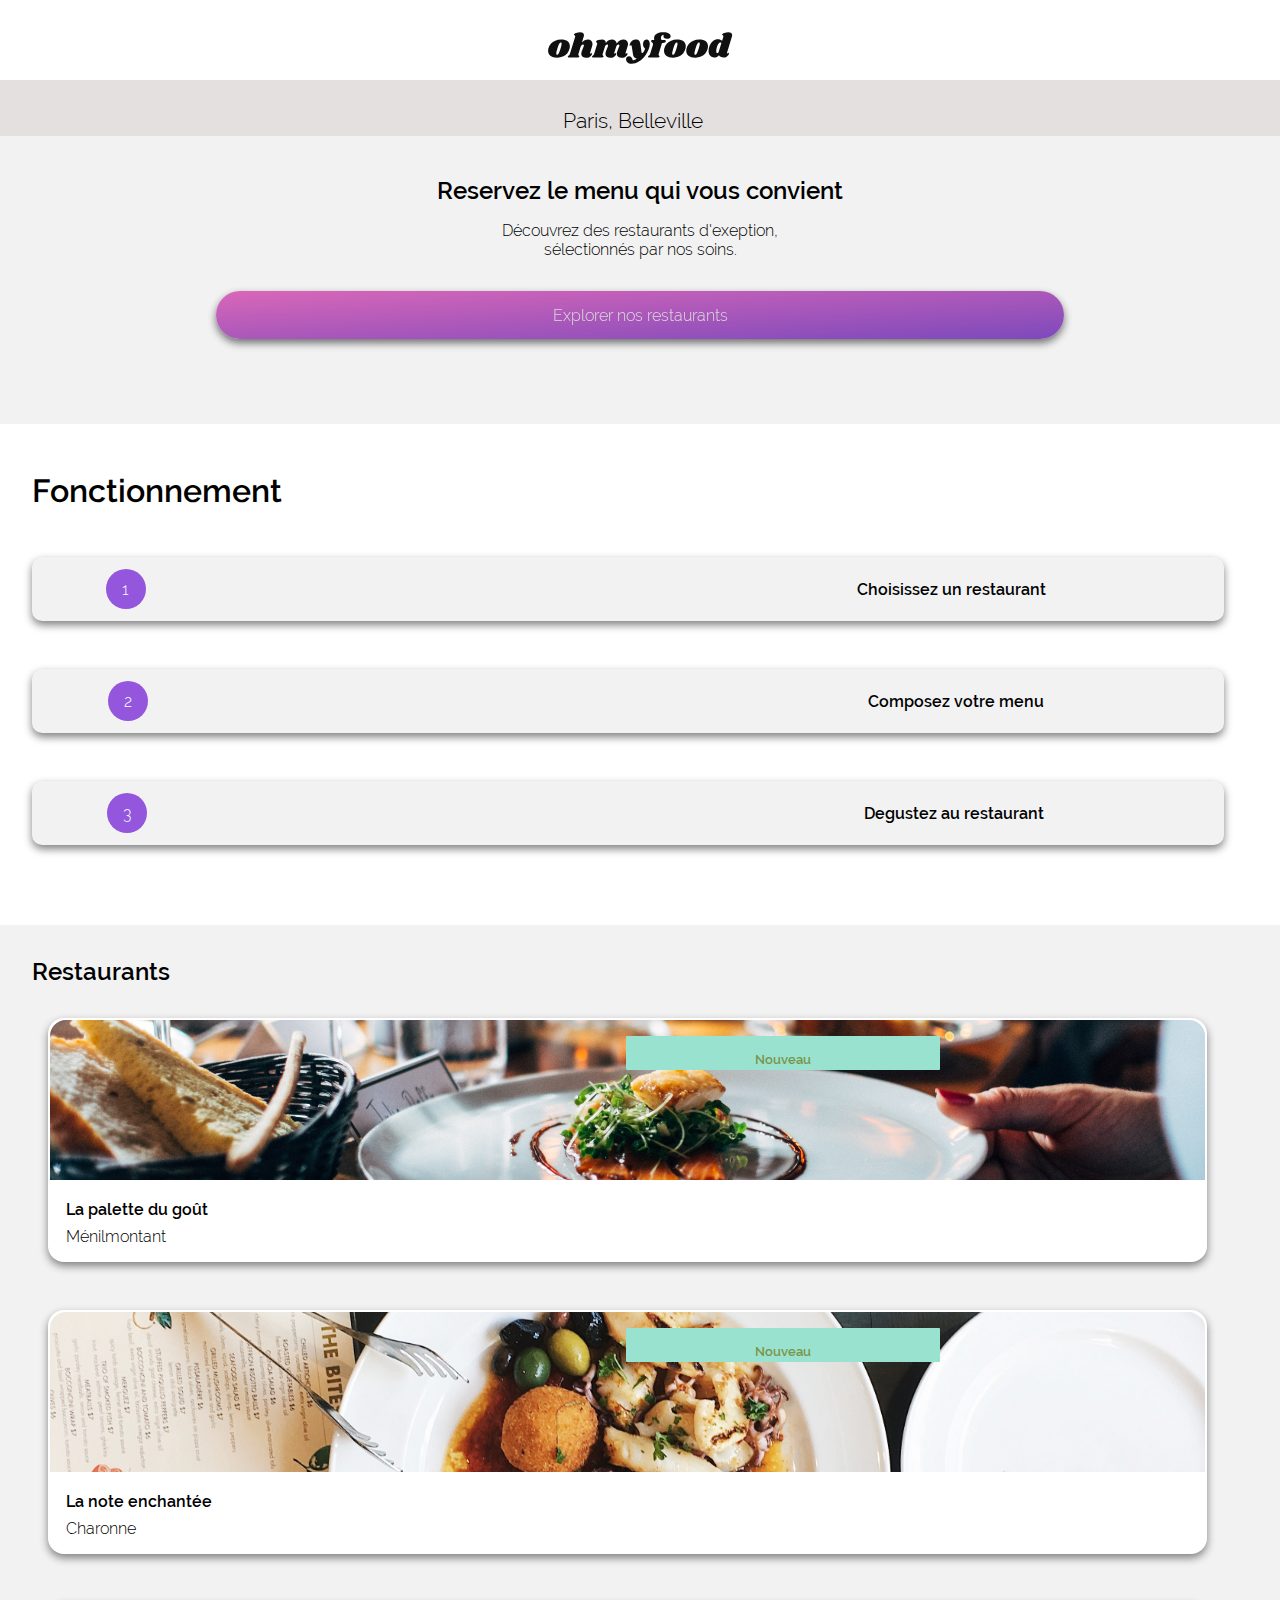
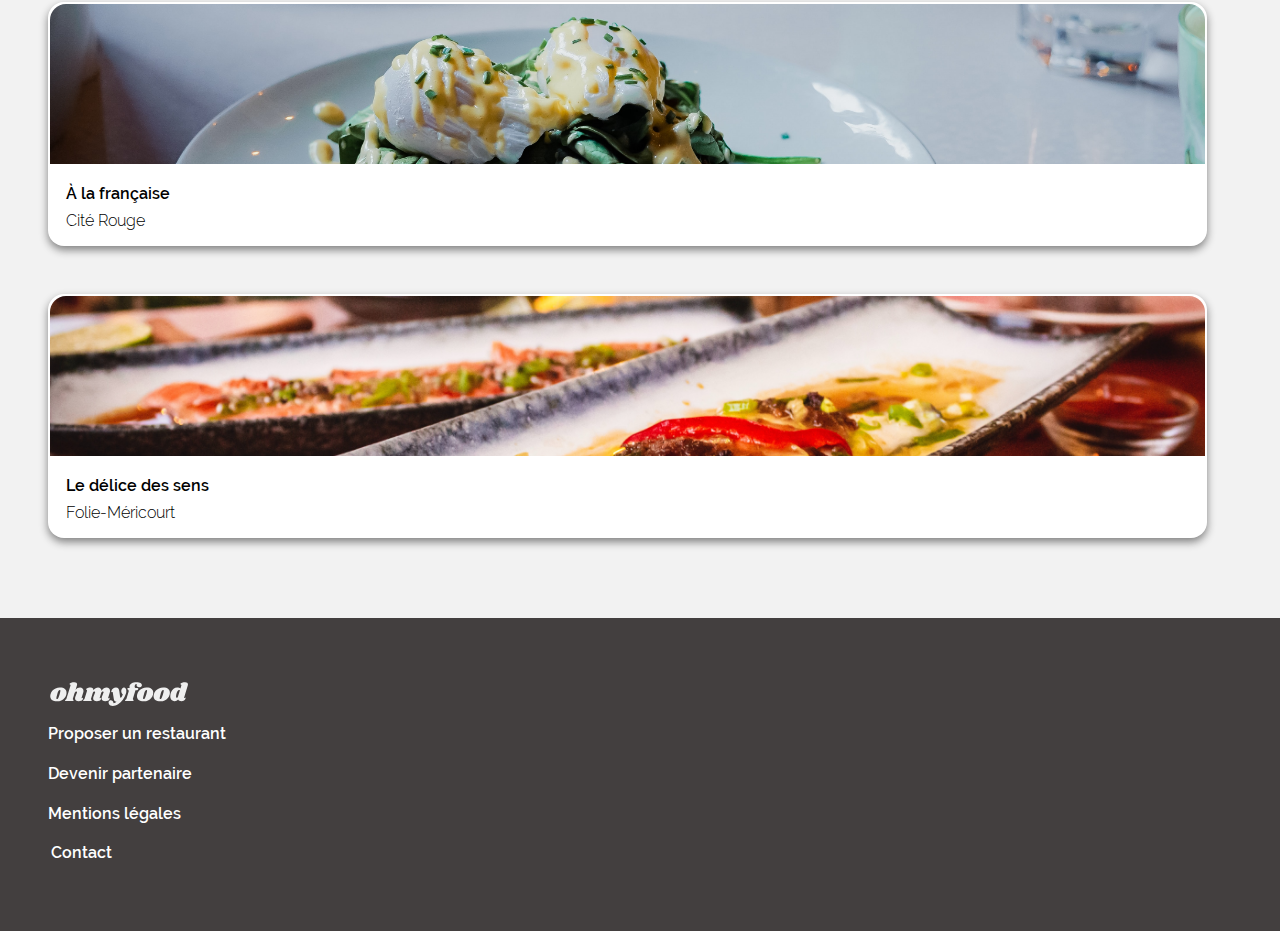
==== index.html @ 60920b6d "responsive" ====
<!DOCTYPE html>
<html>
    <head>
        <link rel="stylesheet" href="https://pro.fontawesome.com/releases/v5.10.0/css/all.css"
integrity="sha384-AYmEC3Yw5cVb3ZcuHtOA93w35dYTsvhLPVnYs9eStHfGJvOvKxVfELGroGkvsg+p" crossorigin="anonymous" />
        <link rel="stylesheet" href="css/styles.css">
        <link rel="preconnect" href="https://fonts.gstatic.com">
<link href="https://fonts.googleapis.com/css2?family=Shrikhand&display=swap" rel="stylesheet">
<meta name="viewport" content="width=device-width,initial-scale=1.0">
        <meta charset="utf-8"  />
        
        <title>OHMYFOOD</title>
    </head>

    <body>
     <div class="pagecomplete">
        <!-- section loading spinner--> 
        <div class="loader ">OH MY F<i class="fas fa-cookie"></i><i class="fas fa-cookie"></i>D</div>

         <!-- section header--> 
        <header class="disflexcol inverse">
            <div class="Header__logo ">
                <img src="./images/logo/ohmyfood@2x.svg" alt="">
            </div>
            <div class="header__input">
                <i class="fas fa-map-marker-alt"></i>
                <input class="Talcenter" type="search" value=" Paris, Belleville">
            </div>
            <div class="Header__acceuil Talcenter">
             <h1 class="Header__titre--first Fontsbold">
                Reservez le menu qui vous convient
             </h1>
                <div class="Header__soustitre">
                Découvrez des restaurants d'exeption, <br/> sélectionnés par nos soins.
               </div>
                <div class="Header__exploration Disflexround">
                    Explorer nos restaurants
                   
                </div>
            </div>
            
        </header>

        <!-- Section Navigation fonctionnement-->

        <section class="fonctionnement padding disflexcol inverse">
            <h2 class="fonctionnement__titre Fontsbold">
                Fonctionnement
            </h2>
            <ol class="fonctionnement disflexcol">
                
                <li class="fonctionnement__Navigation--bulle Talcenter Disflexround ">
                    <div class="fonctionnement__numero Disflexround"> 1 </div>
                    <i class="fas fa-mobile-alt "></i>
                   <div class="fonctionnement__Navigation--text Fontsbold">Choisissez un restaurant</div>
                </li>
                
                <li class="fonctionnement__Navigation--bulle Talcenter Disflexround " >
                    <div class="fonctionnement__numero Disflexround" > 2 </div>
                    <i class="fas fa-list-ul "></i>
                   <div class="fonctionnement__Navigation--text Fontsbold" >Composez votre menu</div>
                </li>
                
                <li class="fonctionnement__Navigation--bulle Fontsbold Disflexround" >
                    <div class="fonctionnement__numero Disflexround" > 3 </div>
                    <i class="fas fa-hamburger " ></i>
                   <div class="fonctionnement__Navigation--text Fontsbold" >Degustez au restaurant</div>
                </li>
            </ol>

        </section>

        <div class="restaurants disflexcol padding inverse">
            <h2 class="restaurants__titre Fontsbold">
                Restaurants
            </h2>
            <div class="restaurants__section">
            <div class="restaurants__card ">
            <a href="lapalettedugout.html">
                <div class="restaurants__card--mint Fontsbold Talcenter">Nouveau</div>
                <div>
                  <img src="./images/restaurants/palette.jpg" class="restaurants__card--image" alt="">
                </div>
                <div class="restaurants__card--titre Fontsbold padresto">
                    La palette du goût
                </div>
                <div class="restaurants__card--soustitre padresto">
                    Ménilmontant <i class=" restaurants__logo far fa-heart "></i><i class="fas fa-heartbeat"></i>
                </div>
            </a>
            </div>
            <div class="restaurants__card">
            <a href="lanoteenchantee.html">
                <div class="restaurants__card--mint Fontsbold Talcenter">Nouveau</div>
                <div>
                  <img src="./images/restaurants/lanote.jpg" class="restaurants__card--image" alt="">
                </div>
                <div class="restaurants__card--titre Fontsbold padresto">
                    La note enchantée
                </div>
                <div class="restaurants__card--soustitre padresto">
                    Charonne &nbsp;&nbsp;&nbsp;&nbsp;<i class=" restaurants__logo far fa-heart "></i><i class="fas fa-heartbeat"></i>
                </div>
            </a>    
            </div>
            <div class="restaurants__card">
            <a href="alafrancaise.html">    
                <div>
                  <img src="./images/restaurants/francaise.jpg" class="restaurants__card--image" alt="">
                </div>
                <div class="restaurants__card--titre Fontsbold padresto">
                    À la française
                </div>
                <div class="restaurants__card--soustitre padresto">
                    Cité Rouge &nbsp;&nbsp;&nbsp;&nbsp;<i class=" restaurants__logo far fa-heart "></i><i class="fas fa-heartbeat"></i>
                </div>
            </a>   
            </div>
            <div class="restaurants__card">
            <a href="ledelicedessens.html">
                <div>
                  <img src="./images/restaurants/delice.jpg" class="restaurants__card--image" alt="s">
                </div>
                <div class="restaurants__card--titre Fontsbold padresto">
                    Le délice des sens
                </div>
                <div class="restaurants__card--soustitre padresto">
                    Folie-Méricourt <i class=" restaurants__logo far fa-heart"></i><i class="fas fa-heartbeat"></i>
                </div>
             </a>   
            </div>
            
            </div> 
           </div>         
        </div>
        
        <!-- Footer-->
        <footer class="paddingstrong inverse" >
        <div class="Footer_logo">
                <img src="./images/logo/ohmyfood@2x.svg" class="Footer_logo--title" alt="">               
            </div>
            <ul class="Footer_logo--listepuce disflexcol"> 
                <li class="Footer__navigation Fontsbold">
                    <i class="fas fa-utensils"></i>  Proposer un restaurant
                </li>
                <li class="Footer__navigation Fontsbold" >
                    <i class="far fa-handshake"></i> Devenir partenaire
                </li>
                <li class="Footer__navigation Fontsbold" >
                    Mentions légales
                </li>
                <li class="Footer__navigation Fontsbold" >
                    <a href="mailto:contact@ohmyfood.com" class="Footer_mailto Fontsbold">Contact</a>
                </li>
            </ul>
        </footer>
      
    </body>
</html>
---- css/styles.css ----
@font-face {
    font-family: 'Raleway Light';
    font-style: normal;
    font-weight: normal;
    src: local('Raleway Light'),url('../font/Raleway-Light.woff') format('woff');
    }
    @font-face {
        font-family: 'Raleway SemiBold';
        font-style: normal;
        font-weight: normal;
        src: local('Raleway SemiBold'), url('../font/Raleway-SemiBold.woff') format('woff');
        }

*
{
   
    font-family: 'Raleway Light';
    padding: 0;
    margin: 0;
}

/*******************/
     /* DRY */
/*******************/

.Fontsbold{
    font-family: 'Raleway SemiBold';
}
.Talcenter{
    text-align: center;
}
.Disflexround{
    
    display: flex;
    justify-content: space-around;
    align-items: center;
}

.commander{
    color: white;
    background: linear-gradient(to bottom right, #FF79DA, #9356DC);
    border-radius: 4rem;
    margin-left: auto;
    margin-right: auto;
    margin-top: 2rem;
    
   font-size: 1rem;
   padding-top: 1rem;
   padding-bottom: 1.5rem;
    width: 50%;
    height: 0.5rem;
    filter: brightness(85%);
    box-shadow: 0 4px 8px grey;
}
.commander:hover{
    cursor: pointer;
    box-shadow: 0 4px 8px black;
    filter: brightness(100%);
}

.disflexcol{
    display: flex;
    flex-direction: column;
}
.padding{
    padding: 2rem;
}
.paddingstrong{
    padding: 4rem;
    padding-left: 5rem;
}
.padresto{
    padding-left: 1rem;
    padding-top: 1rem;
}
/*******************/
    /* loading spinner */


    .loader{
        margin-left: 7rem;
        
        border: 16px solid #bdc3c7;
        width: 120px;
        height: 120px;
        border-top-color: #1abc9c;
        border-bottom-color: #3498db;
        border-radius: 50%;
        animation: chargeur 5s linear ;
        position: absolute;
        z-index: 2;   
        margin-top: 30rem;
        
        opacity: 0;
    }

/***********
page complete ********/
.pagecomplete{
    position: relative;
    z-index: 1;
    width: 100%;
    
}
/*******************/
    /* Head */
/*******************/
header{
    margin-bottom:1rem;
    width: 100%;
    
    
}
.Header__logo{
    width: 100%;
    display: flex;
    justify-content: center;
    height: 2rem;
    margin-top: 2rem;
    margin-bottom: 1rem;
    
    
}
.fa-map-marker-alt
{
   position: absolute;
   margin-top: 1.9rem;
   margin-left: 5rem;
    z-index: 1;
    
}
.header__input input{

    width: 100%;
    
    background-color: rgb(228, 224, 224);
    height: 5rem;
    padding-top: -6rem;
    border: none;
    font-size: 1.3rem;
    
    
}
.Header__titre--first{
    font-size:1.5rem ;
    padding-top: 2.5rem;
}
.Header__acceuil{

    
    background-color: rgb(242, 242, 242);
    height: 8rem;  
    margin-top: -1.5rem;
    padding-bottom: 10rem;
    

}
.Header__soustitre{
    padding-top: 1rem;
    font-size: 1rem;
}
.Header__exploration{

    position: relative;
    color: white;
    background: linear-gradient(to bottom right, #FF79DA, #9356DC);
    border-radius: 3rem;
    margin-left: auto;
    margin-right: auto;
    margin-top: 2rem;
    font-size: 1rem;
    width: 65%;
    height: 2rem;
    padding: 0.5rem;
    box-shadow: 0 4px 8px grey;
  filter: brightness(85%);
}
.Header__exploration:hover{
    box-shadow: 0 4px 8px black;
    filter: brightness(100%);
    cursor: pointer;
}



/************ section 1 fonctionnement********/


.fonctionnement__titre{
    
    font-size: 2rem;
    padding-bottom: 3rem;
}
.fonctionnement__Navigation--bulle{

background-color: rgb(242, 242, 242) ;
    border-radius: 10px;
    margin-bottom: 3rem;
    height: 4rem;
    width: 98%;

    
    box-shadow: 0 4px 8px grey;
    
    font-size: 1rem;    
   
}
.fonctionnement__Navigation--bulle:hover
{
    background-color:#c6b9d6 ;
    box-shadow: 0 4px 10px black;
    
}
.fonctionnement__numero{
    
    
    background-color: #9356dc;
    width: 40px;
    height: 40px;
    border-radius: 20px;
   
    margin-left: -2rem;
    
    color: white;
}
.fas.fa-hamburger{
   
    color: grey;
}
.fas.fa-list-ul{
    
    color: grey;
}
.fas.fa-mobile-alt{
    
    color: grey;
}


/************ section 2 Restaurants ********/
.restaurants{
   
    background-color: rgb(242, 242, 242);
}
h1{
    font-family: 'Shrikhand', cursive;
}
.restaurants__titre{
    
    font-size: 1.5rem;
    margin-bottom: 2rem;
    
}

.restaurants__card{
    margin-left: 1rem;
    background-color: white;
    border-radius: 1rem;
    box-shadow: 0 4px 8px grey;
    padding: 2px;
    margin-bottom: 3rem;
    width: 95%;
    height: 15rem;
}
.restaurants__card a{
    text-decoration: none;
    color: black;
}


.restaurants__card--image{

    height: 10rem;
   
    width: 100%;
    object-fit: cover;
    border-radius: 1rem 1rem 0 0;
}

.restaurants__card--mint{
    border: rgb(126, 179, 138);
    background-color: #99E2D0;
    color: rgb(123, 148, 72);
    width: 22%;
    height: 0.1rem;
    font-size: 0.8rem;
    
    padding: 1rem; 
    border-radius: 1px 1px 1px 1px;
    margin-left: 45%; 
    
    margin-top: 1rem;
   position: absolute;
   
   
}
    

.restaurants__card--titre{
    
   padding-top: 1rem;
   font-size: 1rem;
   
}
.restaurants__card--soustitre{
    
    font-size: 1rem;
    margin-top: -0.5rem;
}
.restaurants__logo{
    padding-left: 50%;
    ;
    
}


i.restaurant__logo.far.fa-heart{
    
    margin-left: 4rem;
    border-radius: 100%;
}
.fas.fa-heart{
    color: rgb(171, 84, 171);
    margin-left:-1.5rem;
    opacity: 0;
    
}
.fas.fa-heart:active{
    opacity: 0.5;
    transition: opacity 1s;
}
.fas.fa-heartbeat{
    opacity: 0;
    color:rgb(171, 84, 171) ;
    margin-left: -1rem;
    transition: opacity 1s;
}
.fas.fa-heartbeat:hover{
    opacity: 0.5;
    color:rgb(171, 84, 171) ;
    margin-left: -1rem;
}
/************ footer ********/

footer{
    background-color: rgb(67, 63, 63);
    color: white;
    font-size: 0.5rem;
    
   

}
.Footer_logo--title{
   height: 1.5rem;
   
   margin-left: -1.9rem;
}
.Footer_logo{
    
    
   filter: invert(100%);
}
.Footer__navigation{
    list-style: none;
    margin-left: -2rem ;
    font-size: 1rem; 
    margin-top: 1rem;
    margin-bottom: 0.3rem;
}

a.Footer_mailto{
    color: white;
    text-decoration: none;
    margin-left: 0.2rem;
}


/************  restaurants ********/

/*****************/
/** header ****/

.restaurant-header__logo
{
    height: 2rem;
    width: 60%;
    margin-top: 1rem;
   
}

.restaurant-header__IMG--ALF
{
    height: 20rem;
    width: 100%;
    object-fit: cover;
    
  
}
i.fas.fa-arrow-left.left{
    font-size: 1rem;
    padding: 1rem;
    color: black;
}
/*****************/
/** section restaurant ****/

.restaurant-cartecomplete{
    background-color: rgb(242, 242, 242);
    border-radius: 5rem 5rem 0 0;
    
    margin-top: -8rem;
   position: relative;
   margin-left: -1rem;
   z-index: 2;
   
}
.restaurant-cartecomplete__header{
   padding-top: 2rem;
   padding-bottom: 1rem;
   font-size: 1.5rem;
   
    
}

/*****************
keyframes
/*************/



@keyframes chargeur {
    0%{
        transform: rotate(0deg) scale(1);
        border-top-color: #9356DC ;
        border-bottom-color:#9356DC  ;
        opacity: 1;
    }
    25%{
        border-top-color: #FF79DA ;
        border-bottom-color: #FF79DA ;
        opacity: 1;
    }
    50%{
        transform: rotate(360deg) scale(2);
        border-top-color: #99E2D0;
        border-bottom-color:#99E2D0 ;
        opacity: 1;
    }
    70%{
        transform: rotate(400deg) scale(2.5);
        border-top-color: #FF79DA;
        border-bottom-color:#FF79DA ;
        opacity: 1;
    }
    90%{
        border-left-color: #FF79DA;
        border-right-color: #FF79DA ;
        opacity: 0;
    }
    100%{
        display: none;
    }


    
}
@keyframes rotate {
    0%{
        transform: rotate(0deg);
    }
    
    100%{
        transform:rotate(360deg);
    }
}

@keyframes left{
    0% {
      margin-left: 8rem;
      
       
    }
    
    100%{
        margin-left: -2rem;
        
        
    }
}
@keyframes leftresponsive{
    0% {
       margin-left: 16rem;
      
       
    }
    
    100%{
        margin-left: 13rem;
        
        
    }
}


@keyframes price{
    from {
        margin-left: 4rem;

    }
    to{
        margin-left: 0;
    }
}

@keyframes slidedown{
    from {
        transform: translateY(80px);
        opacity: 0;
    }
    to{
        transform: translateY(0);
        opacity: 1;
    }
}
@keyframes inverseopacity{
    0% {
        
        opacity: 0;
    }
    20% {
        
        opacity: 0;
    }
    40% {
        
        opacity: 0;
    }
    80% {
        
        opacity: 0;
    }
   
   
    100%
    {
        opacity: 1;
    }
}
.inverse{
    animation: inverseopacity 5s;
}

.slide1{
    animation: slidedown 5s;

}
.slide2{
    animation: slidedown 6s;
}
.slide3{
    animation: slidedown 7s;
}
.slide4{
    animation: slidedown 8s;
}
/** section carte complet ****/

.restaurant-cartecomplete__bulle{
   
    border: white solid;
    background-color: white;
    border-radius: 1rem 1rem 1rem 1rem;
    box-shadow: 0 4px 8px grey;
    width: 95%;
    height: 3.5rem;
    margin-top: 1rem;
    margin-bottom: 2rem;
    cursor: pointer;
    display: flex;
    
   
}
.restaurant-cartecomplete__fullmenu:hover + div.restaurant-cartecomplete__check{
    opacity: 1;
    animation: left 1s ;
    width: 100%;
}
i.fas.fa-check-circle{

    animation: rotate 2s infinite;
  }
  



h2.restaurant-cartecomplete__titre{
    font-size: 1rem;
    border-bottom: rgb(36, 167, 36) solid;
    width: 10%;
   margin-top: 0.8rem;
}
.restaurant-cartecomplete__plat{
    margin-bottom: 0.3rem;
    padding-top: 0.5rem;
    padding-left: 0.5rem;
    font-size: 0.8rem;
    
    
    
}
.restaurant-cartecomplete__accompagnement{
    font-size: 0.8rem;
    padding-left: 0.5rem;
    overflow: hidden;
    white-space: nowrap;
    text-overflow:ellipsis;
    width: 220px;
}

.restaurant-cartecomplete__accompagnement:hover + div.restaurant-cartecomplete__prix{
    animation: price 1s;
    margin-left: 0;
}


.restaurant-cartecomplete__accompagnement:hover{
    width: 200px;
}


div.restaurant-cartecomplete__prix{
    
   margin-left: 2.7rem;
    font-family: 'Raleway SemiBold';
    font-size: 0.8rem;
  
}
.restaurant-cartecomplete__menuinfos{
    display: flex;
}



div.restaurant-cartecomplete__check{
    opacity: 0;
    height: 100%;
    width: 100%;
    overflow: hidden;
    background-color: #99e2d0;
    color: #fff;
    border-radius: 0px 20px 20px 0px;
    position: relative;
    display: block;
    
   
}

i.fas.fa-check-circle{
   position: absolute;
    font-size: 1.5rem;
    top: 40%;
    left: 40%;
}









/* media queries landscape iphone */
@media all and (orientation: landscape) {
     .loader{
         margin-left: 17rem;
     }
    .fonctionnement__numero{
        margin-left: -6.5rem;
    }
}
/* media queries ipad */
@media all and (device-width: 768px) and (device-height: 1024px) and (orientation:portrait){
   /****** page d'acceuil *****/
           /******  *****/   
    .loader{
        margin-left: 17rem;
            
        }
    
    
    .fonctionnement__numero{
        margin-left: -7rem;
    }
  
    
}
/*
@media all and (device-width: 1024px) and (device-height: 768px) and (orientation:landscape){
    .loader{
        margin-left: 26rem;
    }
    
    .fonctionnement__numero{
        margin-left: -9.5rem;
    }
    h1.restaurant-cartecomplete__header{
        margin-left: 20rem;
    }
    .restaurant-cartecomplete__EPD{
        display: flex;
        flex-direction: row;
    }
    .restaurant-cartecomplete__EP{
        display: flex;
        flex-direction: row;
    }
    div.restaurant-cartecomplete__prix{
        padding-right: 1rem;
    }
   
}
*/

/* media queries desktop */
@media  screen and (min-width: 1440px){


    /****** page d'acceuil *****/
           /******  *****/   
           
           .loader{
               margin-left: 38rem;
           }
    
    .Header__logo{
        justify-content: center;
        position: relative;
        margin-top: 2rem;
       
       padding-bottom: 1rem;
    }
    .Header__logo img{
        height: 3rem;
       
    }
   
    
    
    
    i.fas.fa-map-marker-alt{
        
        margin-left: 38rem;
        position: absolute;
        z-index: 4;
        
        
    }
    .Header__exploration{

        cursor: pointer;
        width: 30%;
       
    }
    
    .Header__acceuil {
        margin-top: -2rem;
    }
    
    ol.fonctionnement {
        flex-direction: row;
        margin-left: -3rem;
        justify-content: space-around;
       
    }
     
    li.fonctionnement__Navigation--bulle{
        margin-left: 2rem;
        font-size: 1rem;
        height: 5rem;
        padding-left: 6rem;
        width: 22%;
    }
    .fonctionnement__Navigation--text{
       margin-left: -2rem;
    }
    .fas.fa-hamburger{
        margin-left: -3rem;
        color: grey;
    }
    .fas.fa-list-ul{
        margin-left: -3rem;
        color: grey;
    }
    .fas.fa-mobile-alt{
        margin-left: -3rem;
        color: grey;
    }
    .fonctionnement__numero{
       margin-left: -10rem;
    }
    .restaurants__section{
        display: flex;
        flex-direction: row;
        
    }
    img.restaurants__card--image{
        height: 10rem;
    }
    div.restaurants__card{
        height: 16rem;

    }
    div.restaurants__card--titre{
        font-size: 1rem;
    }
    div.restaurants__card--soustitre{
        font-size: 1rem;
    }
    .restaurants__card--mint{
       margin-left: 10rem;
       font-size: 1rem;
       height: 0.5rem;
       width: 5rem;
       padding-top: -1rem;
    }
    .fas.fa-heartbeat{
        opacity: 0;
        color:rgb(171, 84, 171) ;
        margin-left: -1rem;
        transition: opacity 1s;
    }
    .fas.fa-heartbeat:hover{
        opacity: 0.5;
        color:rgb(171, 84, 171) ;
        margin-left: -1rem;
    }
    
   
    ul.Footer_logo--listepuce{
        flex-direction: row;
        padding-top: 2.5rem;
        justify-content: space-between;
    }
   
   
    .restaurant-cartecomplete__bulle{
   
        border: white solid;
        background-color: white;
        border-radius: 1rem 1rem 1rem 1rem;
        box-shadow: 0 4px 8px grey;
        width: 97%;
        height: 10rem;
        margin-top: 1rem;
        margin-bottom: 2rem;
      
        
        
    }
    
    
    
    

     /****** Menu *****/
           /*****/
           .restaurant-header__logo{
               margin-left: 10rem;
           }    
           .restaurant-header__IMG--ALF{
               height: 30rem;
           } 
    h1.restaurant-cartecomplete__header{
        margin-left: 26rem;
    }  
    h2.restaurant-cartecomplete__titre{
        margin-left: 30rem;
    }   
    .restaurant-cartecomplete__EP{
        display: flex;
        justify-content: space space-evenly;
    }
    .restaurant-cartecomplete__starter{
        margin-left: -19rem;
    }
    .restaurant-cartecomplete__main{
        margin-left: -15rem;
    }
    .restaurant-cartecomplete__dessert{
        margin-left: 5rem;
    }
    div.restaurant-cartecomplete__bulle{
        width: 38rem;
        margin-left: 20rem;
        height:5rem;
        
    }  
    .restaurant-cartecomplete__plat{
        font-size: 1.5rem;
    }
    .restaurant-cartecomplete__accompagnement{
        font-size: 1.5rem;
        width: 480px;
        
    }
    .restaurant-cartecomplete__accompagnement:hover{
        width: 390px;
    }
   

    
    
    .commander{
        font-size: 2rem;
    padding-top: 1rem;
    width: 30%;
    height: 3rem;
    }
    
}



@media screen and (min-width: 1600px){
    .fullpage{
        max-width: 1600px;
        width: auto;
    }
}
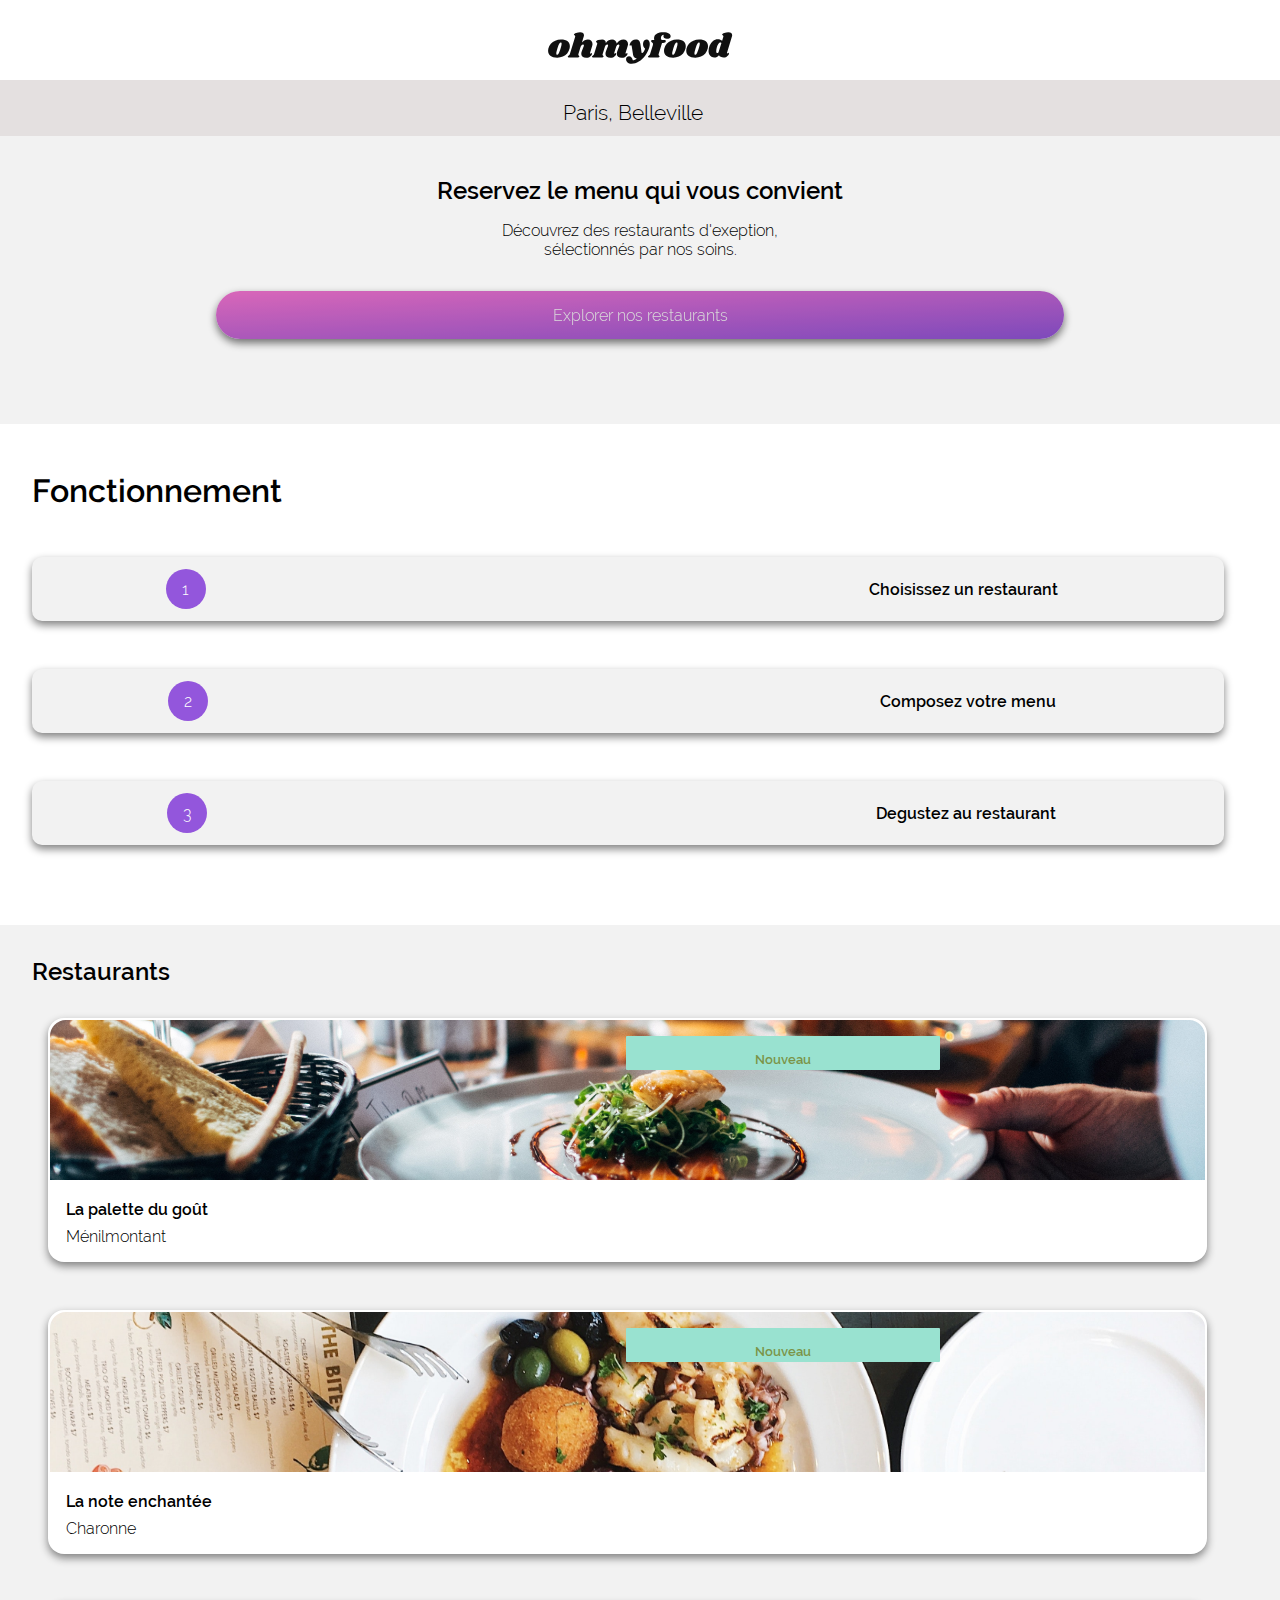
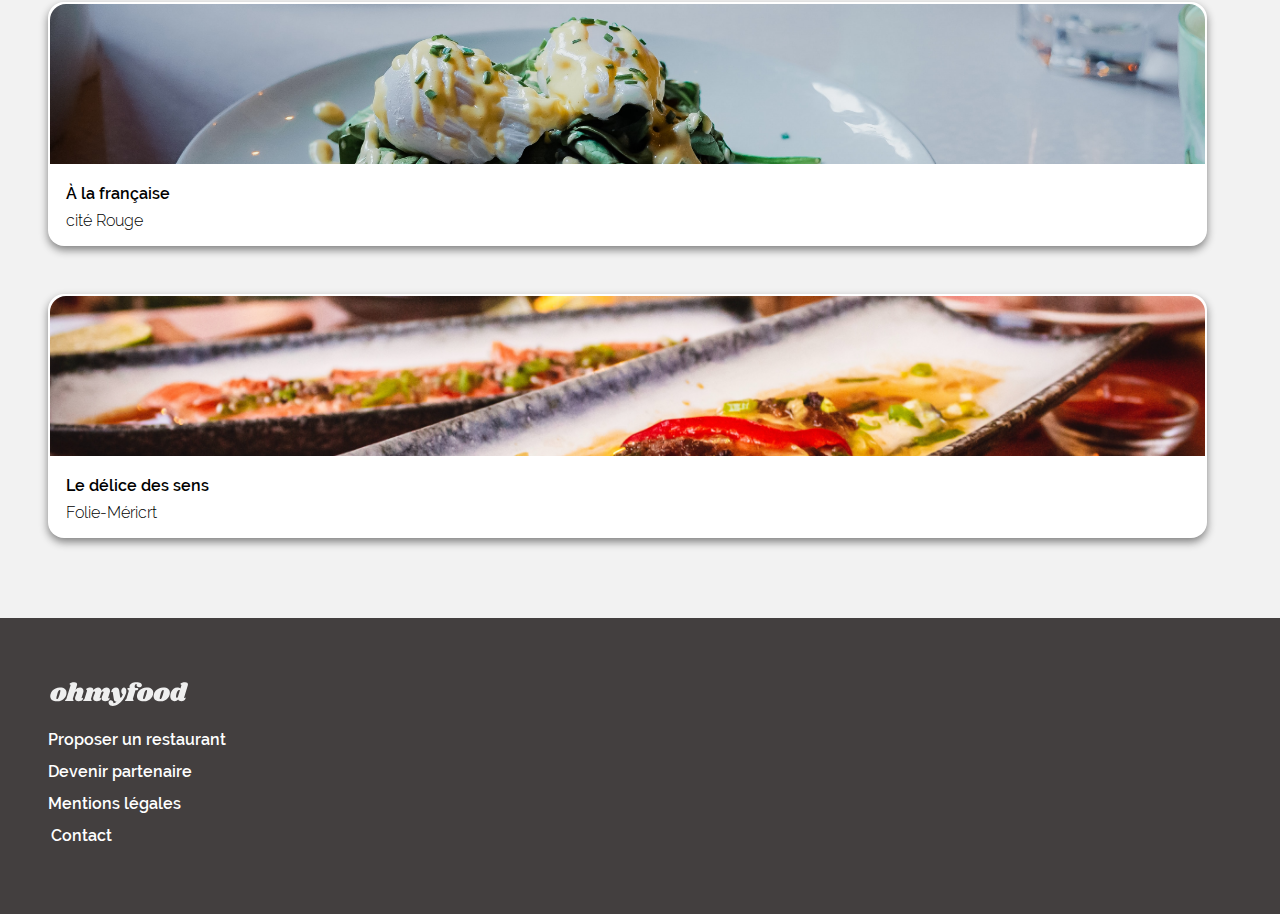
==== commit b3a5d903: "maquette finitions" ====
--- a/index.html
+++ b/index.html
@@ -85,7 +85,15 @@
                     La palette du goût
                 </div>
                 <div class="restaurants__card--soustitre padresto">
-                    Ménilmontant <i class=" restaurants__logo far fa-heart "></i><i class="fas fa-heartbeat"></i>
+                    Ménilmontant
+                    <div class="restaurant__card--like">
+                        <div class="restaurant__card--heart">
+                           <i class=" restaurants__logo far fa-heart"></i>
+                        </div>                    
+                        <div class="restaurant__card--heartbeat">
+                          <i class="fas fa-heartbeat"></i>
+                        </div>
+                    </div>
                 </div>
             </a>
             </div>
@@ -99,7 +107,15 @@
                     La note enchantée
                 </div>
                 <div class="restaurants__card--soustitre padresto">
-                    Charonne &nbsp;&nbsp;&nbsp;&nbsp;<i class=" restaurants__logo far fa-heart "></i><i class="fas fa-heartbeat"></i>
+                    Charonne &emsp; &ensp;
+                    <div class="restaurant__card--like">
+                        <div class="restaurant__card--heart">
+                            <i class=" restaurants__logo far fa-heart"></i>
+                        </div>                    
+                        <div class="restaurant__card--heartbeat">
+                          <i class="fas fa-heartbeat"></i>
+                        </div>
+                    </div>
                 </div>
             </a>    
             </div>
@@ -112,7 +128,15 @@
                     À la française
                 </div>
                 <div class="restaurants__card--soustitre padresto">
-                    Cité Rouge &nbsp;&nbsp;&nbsp;&nbsp;<i class=" restaurants__logo far fa-heart "></i><i class="fas fa-heartbeat"></i>
+                    cité Rouge &ensp; &nbsp;
+                    <div class="restaurant__card--like">
+                        <div class="restaurant__card--heart">
+                             <i class=" restaurants__logo far fa-heart"></i>
+                        </div>                    
+                        <div class="restaurant__card--heartbeat">
+                          <i class="fas fa-heartbeat"></i>
+                        </div>
+                    </div>
                 </div>
             </a>   
             </div>
@@ -125,7 +149,15 @@
                     Le délice des sens
                 </div>
                 <div class="restaurants__card--soustitre padresto">
-                    Folie-Méricourt <i class=" restaurants__logo far fa-heart"></i><i class="fas fa-heartbeat"></i>
+                    Folie-Méricrt
+                    <div class="restaurant__card--like">
+                        <div class="restaurant__card--heart">
+                           <i class=" restaurants__logo far fa-heart"></i>
+                        </div>                    
+                        <div class="restaurant__card--heartbeat">
+                          <i class="fas fa-heartbeat"></i>
+                        </div>
+                    </div>
                 </div>
              </a>   
             </div>
--- a/css/styles.css
+++ b/css/styles.css
@@ -37,6 +37,7 @@
 }
 
 .commander{
+    margin-bottom: 2rem;
     color: white;
     background: linear-gradient(to bottom right, #FF79DA, #9356DC);
     border-radius: 4rem;
@@ -124,12 +125,13 @@
 .fa-map-marker-alt
 {
    position: absolute;
-   margin-top: 1.9rem;
+   margin-top: 1.5rem;
    margin-left: 5rem;
     z-index: 1;
     
 }
 .header__input input{
+    padding-bottom: 1rem;
 
     width: 100%;
     
@@ -303,15 +305,32 @@
    
 }
 .restaurants__card--soustitre{
-    
+   
     font-size: 1rem;
     margin-top: -0.5rem;
+    display: flex;
+    width: auto;
+}
+
+.restaurant__card--like{
+    display: flex;
+}
+.restaurant__card--heartbeat{
+    margin-left: 2.3rem;
+    color: rgb(167, 65, 167);
+    opacity: 0;
+}
+.restaurant__card--heartbeat:hover{
+    opacity: 0.5;
+    transition: opacity 1s;
+
 }
 .restaurants__logo{
     padding-left: 50%;
     ;
-    
-}
+    margin-left: 5.6rem;
+}
+
 
 
 i.restaurant__logo.far.fa-heart{
@@ -329,17 +348,7 @@
     opacity: 0.5;
     transition: opacity 1s;
 }
-.fas.fa-heartbeat{
-    opacity: 0;
-    color:rgb(171, 84, 171) ;
-    margin-left: -1rem;
-    transition: opacity 1s;
-}
-.fas.fa-heartbeat:hover{
-    opacity: 0.5;
-    color:rgb(171, 84, 171) ;
-    margin-left: -1rem;
-}
+
 /************ footer ********/
 
 footer{
@@ -350,6 +359,9 @@
    
 
 }
+.Footerfull{
+    margin-left: 2rem;
+}
 .Footer_logo--title{
    height: 1.5rem;
    
@@ -357,14 +369,14 @@
 }
 .Footer_logo{
     
-    
+    margin-bottom: 0.9rem;
    filter: invert(100%);
 }
 .Footer__navigation{
     list-style: none;
     margin-left: -2rem ;
     font-size: 1rem; 
-    margin-top: 1rem;
+    margin-top: 0.5rem;
     margin-bottom: 0.3rem;
 }
 
@@ -383,8 +395,10 @@
 .restaurant-header__logo
 {
     height: 2rem;
+    margin-top: 0.4rem;
+    margin-left: 2rem;
     width: 60%;
-    margin-top: 1rem;
+    
    
 }
 
@@ -403,14 +417,16 @@
 }
 /*****************/
 /** section restaurant ****/
-
+.restaurant-header{
+    display: flex;
+}
 .restaurant-cartecomplete{
     background-color: rgb(242, 242, 242);
     border-radius: 5rem 5rem 0 0;
     
     margin-top: -8rem;
    position: relative;
-   margin-left: -1rem;
+   
    z-index: 2;
    
 }
@@ -565,13 +581,15 @@
 }
 /** section carte complet ****/
 
+
+
 .restaurant-cartecomplete__bulle{
    
     border: white solid;
     background-color: white;
     border-radius: 1rem 1rem 1rem 1rem;
     box-shadow: 0 4px 8px grey;
-    width: 95%;
+   
     height: 3.5rem;
     margin-top: 1rem;
     margin-bottom: 2rem;
@@ -671,13 +689,19 @@
 
 
 /* media queries landscape iphone */
-@media all and (orientation: landscape) {
+@media all and  and (orientation: landscape) {
      .loader{
          margin-left: 17rem;
      }
     .fonctionnement__numero{
         margin-left: -6.5rem;
     }
+    ul.Footer_logo--listepuce{
+        display: flex;
+        flex-direction: row;
+        justify-content: space-around;
+    }
+   
 }
 /* media queries ipad */
 @media all and (device-width: 768px) and (device-height: 1024px) and (orientation:portrait){
@@ -692,17 +716,33 @@
     .fonctionnement__numero{
         margin-left: -7rem;
     }
+    ul.Footer_logo--listepuce{
+        display: flex;
+        flex-direction: row;
+        justify-content: space-around;
+    }
+    .Footer_logo--title{
+        margin-left: 0.2rem;
+    }
   
-    
-}
-/*
-@media all and (device-width: 1024px) and (device-height: 768px) and (orientation:landscape){
+
+}
+
+@media all and (max-width: 1024px) and (min-height: 768px) and (orientation:landscape){
     .loader{
         margin-left: 26rem;
     }
-    
+    .restaurant-header__logo{
+        margin-left: 10rem;
+    }
     .fonctionnement__numero{
         margin-left: -9.5rem;
+    }
+    .restaurant-cartecomplete__main{
+        margin-left: 0.5rem;
+    }
+    .restaurant-cartecomplete__dessert{
+        margin-left: 0.5rem;
     }
     h1.restaurant-cartecomplete__header{
         margin-left: 20rem;
@@ -718,12 +758,25 @@
     div.restaurant-cartecomplete__prix{
         padding-right: 1rem;
     }
-   
-}
-*/
+    ul.Footer_logo--listpuce{
+        display: flex;
+        flex-direction: row;
+        justify-content: space-evenly;
+        }
+        ul.Footer_logo--listepuce{
+            display: flex;
+            flex-direction: row;
+            justify-content: space-around;
+        }
+        .Footer_logo--title{
+            margin-left: 2rem;
+        }
+        
+}
+
 
 /* media queries desktop */
-@media  screen and (min-width: 1440px){
+@media  screen and (min-width: 1366px){
 
 
     /****** page d'acceuil *****/
@@ -750,7 +803,7 @@
     
     i.fas.fa-map-marker-alt{
         
-        margin-left: 38rem;
+        margin-left: 36rem;
         position: absolute;
         z-index: 4;
         
@@ -771,6 +824,7 @@
         flex-direction: row;
         margin-left: -3rem;
         justify-content: space-around;
+        cursor: pointer;
        
     }
      
@@ -824,17 +878,12 @@
        width: 5rem;
        padding-top: -1rem;
     }
-    .fas.fa-heartbeat{
-        opacity: 0;
-        color:rgb(171, 84, 171) ;
-        margin-left: -1rem;
+    .restaurant__card--heartbeat:active{
+        opacity: 0.5;
         transition: opacity 1s;
-    }
-    .fas.fa-heartbeat:hover{
-        opacity: 0.5;
-        color:rgb(171, 84, 171) ;
-        margin-left: -1rem;
-    }
+    
+    }
+   
     
    
     ul.Footer_logo--listepuce{
@@ -917,14 +966,21 @@
     width: 30%;
     height: 3rem;
     }
-    
-}
-
-
-
-@media screen and (min-width: 1600px){
+    .ul.Footer_logo--listepuce{
+        display: flex;
+        flex-direction: row;
+        justify-content: space-around;
+    }
+    
+}
+@media screen and (min-width: 2000px){
     .fullpage{
-        max-width: 1600px;
-        width: auto;
-    }
-}+        max-width: 2000px;
+        margin: 0 auto;
+        width: 2000px;
+    }
+    
+
+}
+
+
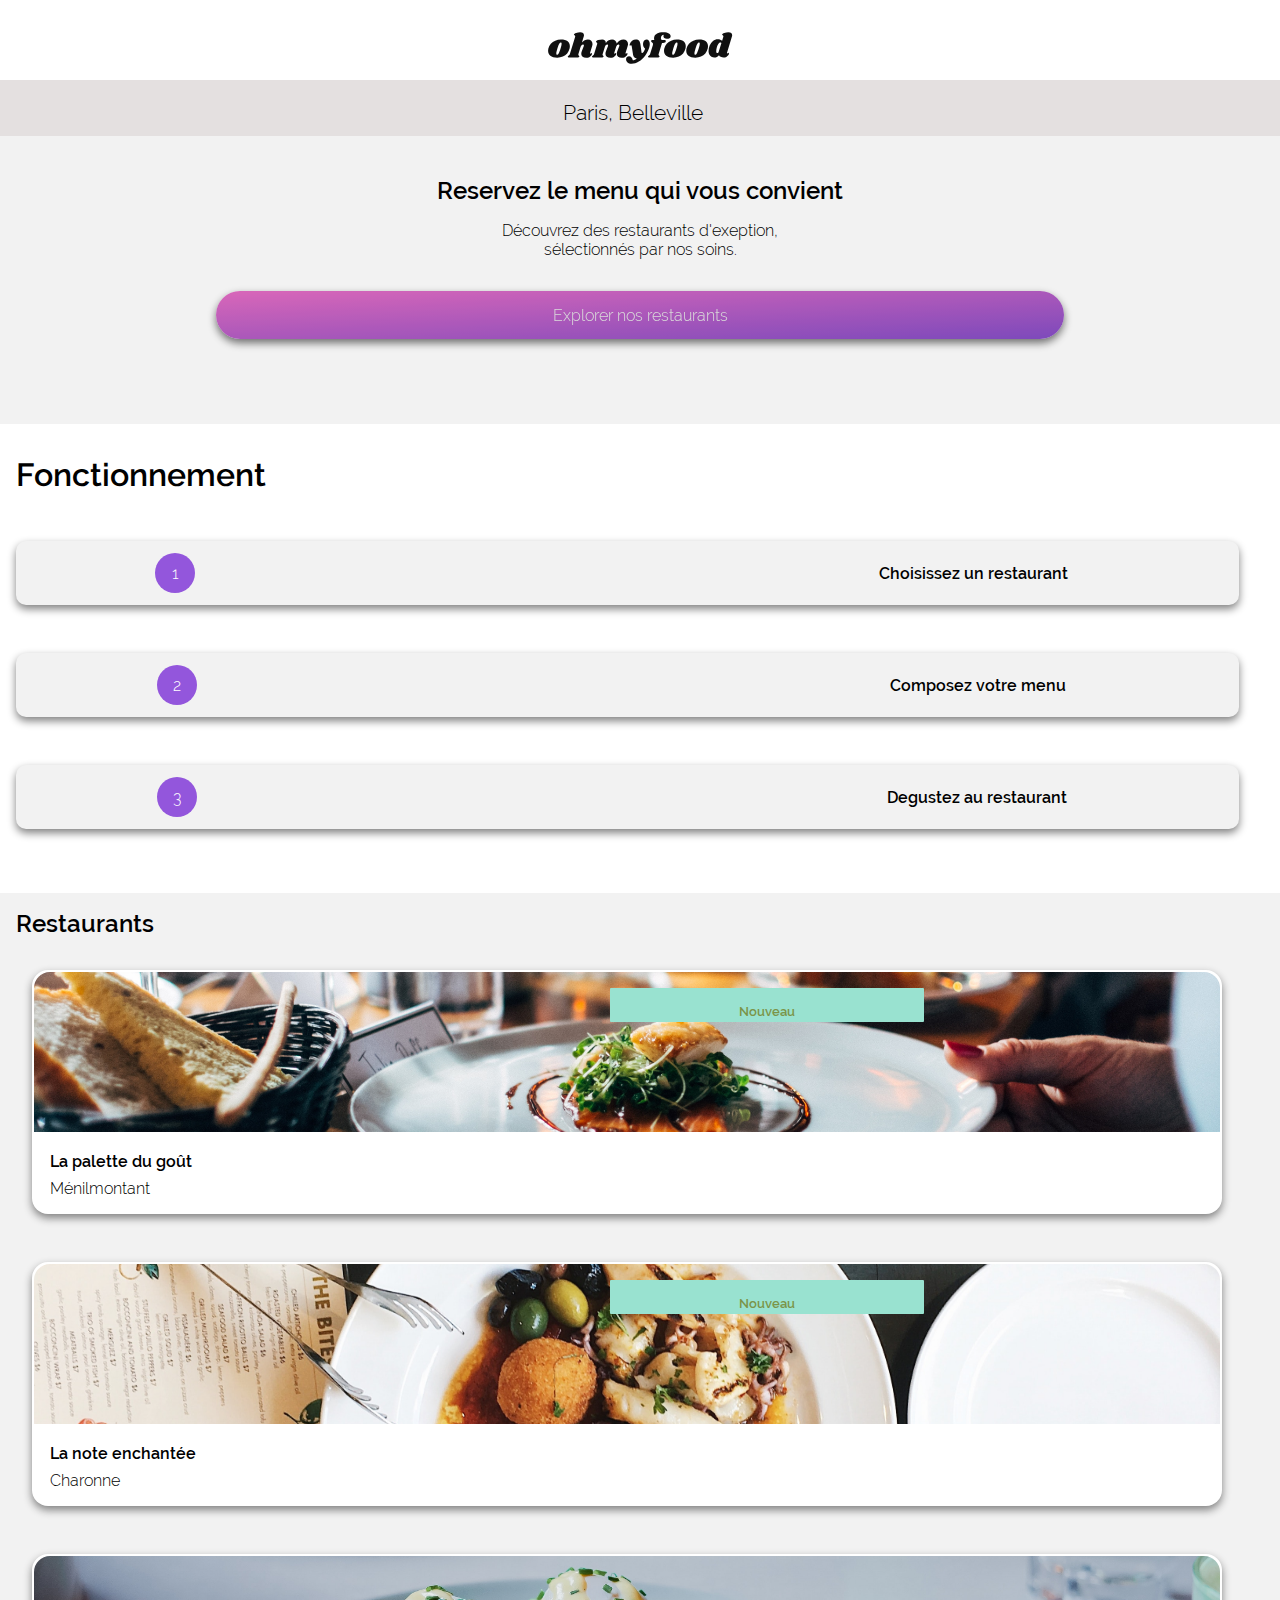
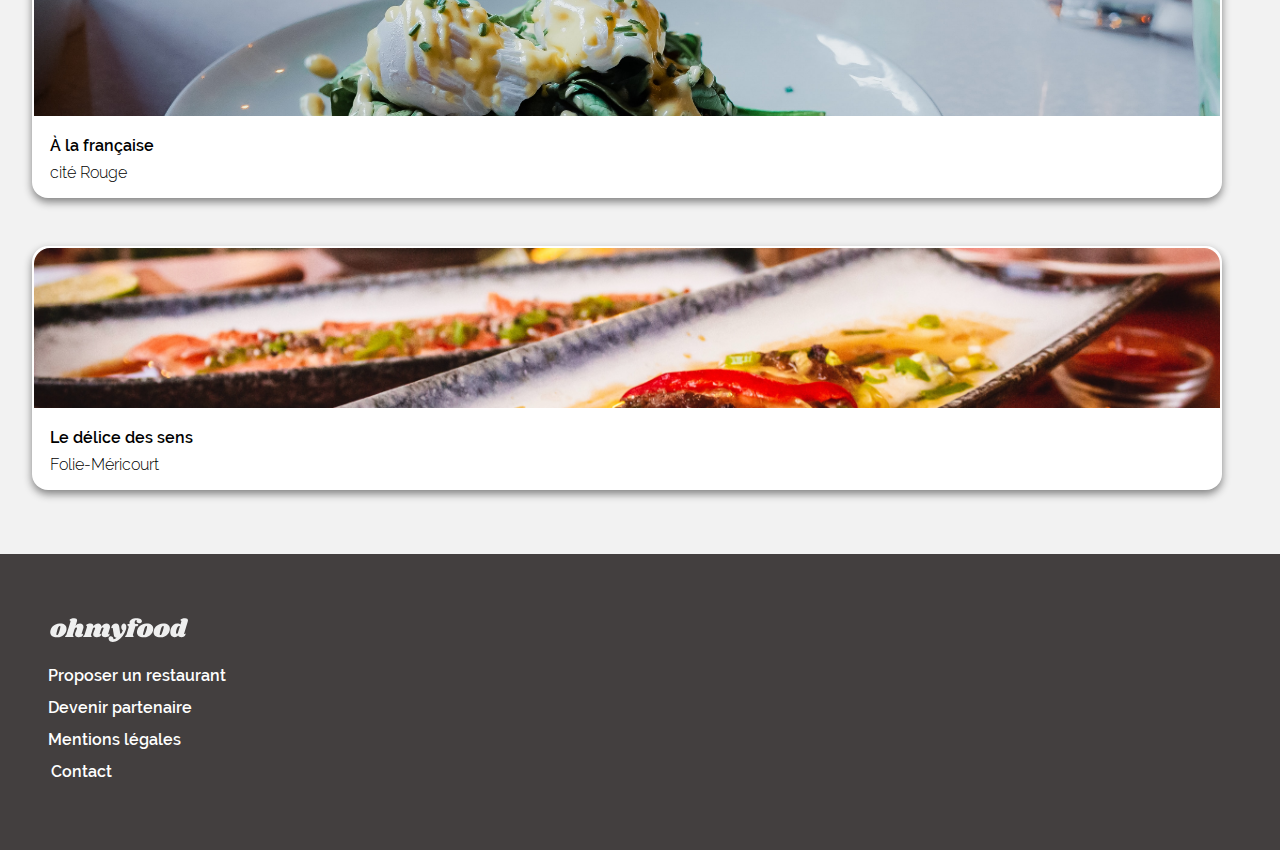
==== commit 78dcbfc4: "maquette finition" ====
--- a/index.html
+++ b/index.html
@@ -149,7 +149,7 @@
                     Le délice des sens
                 </div>
                 <div class="restaurants__card--soustitre padresto">
-                    Folie-Méricrt
+                    Folie-Méricourt
                     <div class="restaurant__card--like">
                         <div class="restaurant__card--heart">
                            <i class=" restaurants__logo far fa-heart"></i>
--- a/css/styles.css
+++ b/css/styles.css
@@ -64,7 +64,7 @@
     flex-direction: column;
 }
 .padding{
-    padding: 2rem;
+    padding: 1rem;
 }
 .paddingstrong{
     padding: 4rem;
@@ -126,7 +126,7 @@
 {
    position: absolute;
    margin-top: 1.5rem;
-   margin-left: 5rem;
+   margin-left: 4rem;
     z-index: 1;
     
 }
@@ -335,7 +335,7 @@
 
 i.restaurant__logo.far.fa-heart{
     
-    margin-left: 4rem;
+    margin-left: 3rem;
     border-radius: 100%;
 }
 .fas.fa-heart{
@@ -462,17 +462,7 @@
         border-bottom-color:#99E2D0 ;
         opacity: 1;
     }
-    70%{
-        transform: rotate(400deg) scale(2.5);
-        border-top-color: #FF79DA;
-        border-bottom-color:#FF79DA ;
-        opacity: 1;
-    }
-    90%{
-        border-left-color: #FF79DA;
-        border-right-color: #FF79DA ;
-        opacity: 0;
-    }
+   
     100%{
         display: none;
     }
@@ -482,7 +472,7 @@
 }
 @keyframes rotate {
     0%{
-        transform: rotate(0deg);
+        transform: rotate(0);
     }
     
     100%{
@@ -584,7 +574,7 @@
 
 
 .restaurant-cartecomplete__bulle{
-   
+   /*
     border: white solid;
     background-color: white;
     border-radius: 1rem 1rem 1rem 1rem;
@@ -595,17 +585,42 @@
     margin-bottom: 2rem;
     cursor: pointer;
     display: flex;
-    
-   
-}
-.restaurant-cartecomplete__fullmenu:hover + div.restaurant-cartecomplete__check{
-    opacity: 1;
+    */
+    
+   
+}
+.restaurant-cartecomplete__fullmenu {
+    width: 100%;
+    height: 68px;
+    background-color: white;
+    display: flex;
+    border-radius: 10px;
+    overflow: hidden;
+    margin-top: 20px;
+    box-shadow: 0 4px 8px grey;
+  }
+.restaurant-cartecomplete__fullmenu:hover > .restaurant-cartecomplete__check{
+    /*opacity: 1;
     animation: left 1s ;
     width: 100%;
-}
-i.fas.fa-check-circle{
-
-    animation: rotate 2s infinite;
+    */
+    width: 20%;
+    
+}
+.restaurant-cartecomplete__fullmenu:hover > .restaurant-cartecomplete__check i {
+  
+    animation: rotate 0.7s linear;
+      animation-iteration-count: 1;
+  }
+
+.fa-check{
+
+    
+    
+    padding: 5px;
+    border-radius: 50%;
+    background-color:white;
+    color: green;
   }
   
 
@@ -614,28 +629,42 @@
 h2.restaurant-cartecomplete__titre{
     font-size: 1rem;
     border-bottom: rgb(36, 167, 36) solid;
-    width: 10%;
+    width: 5%;
    margin-top: 0.8rem;
 }
+.restaurant-cartecomplete__title {
+    flex: 1;
+    overflow: hidden;
+    text-overflow: ellipsis;
+    white-space: nowrap;
+    padding: 15px 0px 10px 10px;
+  }
 .restaurant-cartecomplete__plat{
+    
     margin-bottom: 0.3rem;
-    padding-top: 0.5rem;
+   
     padding-left: 0.5rem;
     font-size: 0.8rem;
     
-    
+    overflow: hidden;
+    text-overflow: ellipsis;
     
 }
 .restaurant-cartecomplete__accompagnement{
     font-size: 0.8rem;
     padding-left: 0.5rem;
+    
     overflow: hidden;
+    
     white-space: nowrap;
+    
     text-overflow:ellipsis;
+    /*
     width: 220px;
-}
-
-.restaurant-cartecomplete__accompagnement:hover + div.restaurant-cartecomplete__prix{
+    */
+}
+
+.restaurant-cartecomplete__accompagnement:hover + .restaurant-cartecomplete__prix{
     animation: price 1s;
     margin-left: 0;
 }
@@ -646,11 +675,16 @@
 }
 
 
-div.restaurant-cartecomplete__prix{
-    
+.restaurant-cartecomplete__prix{
+    /*
    margin-left: 2.7rem;
     font-family: 'Raleway SemiBold';
     font-size: 0.8rem;
+    */
+    display: flex;
+  align-items: flex-end;
+  padding-bottom: 20px;
+  padding-right: 10px;
   
 }
 .restaurant-cartecomplete__menuinfos{
@@ -659,7 +693,8 @@
 
 
 
-div.restaurant-cartecomplete__check{
+.restaurant-cartecomplete__check{
+    /*
     opacity: 0;
     height: 100%;
     width: 100%;
@@ -669,6 +704,15 @@
     border-radius: 0px 20px 20px 0px;
     position: relative;
     display: block;
+    */
+    display: flex;
+  align-items: center;
+  justify-content: center;
+  height: 100%;
+  width: 0;
+  overflow: hidden;
+  background-color: #99e2d0;
+  transition: width 0.3s ease-in-out;
     
    
 }
@@ -677,6 +721,7 @@
    position: absolute;
     font-size: 1.5rem;
     top: 40%;
+    opacity: 0;
     left: 40%;
 }
 
@@ -689,7 +734,8 @@
 
 
 /* media queries landscape iphone */
-@media all and  and (orientation: landscape) {
+/*
+@media all and (orientation: landscape) {
      .loader{
          margin-left: 17rem;
      }
@@ -701,12 +747,14 @@
         flex-direction: row;
         justify-content: space-around;
     }
-   
+    
 }
 /* media queries ipad */
+/*
 @media all and (device-width: 768px) and (device-height: 1024px) and (orientation:portrait){
    /****** page d'acceuil *****/
            /******  *****/   
+           /*
     .loader{
         margin-left: 17rem;
             
@@ -724,6 +772,9 @@
     .Footer_logo--title{
         margin-left: 0.2rem;
     }
+    .restaurant-cartecomplete__prix{
+        margin-left: 19rem;
+    }
   
 
 }
@@ -755,7 +806,7 @@
         display: flex;
         flex-direction: row;
     }
-    div.restaurant-cartecomplete__prix{
+    .restaurant-cartecomplete__prix{
         padding-right: 1rem;
     }
     ul.Footer_logo--listpuce{
@@ -776,11 +827,13 @@
 
 
 /* media queries desktop */
+/*
 @media  screen and (min-width: 1366px){
 
 
     /****** page d'acceuil *****/
            /******  *****/   
+           /*
            
            .loader{
                margin-left: 38rem;
@@ -800,13 +853,15 @@
    
     
     
-    
+    .header__input input{
+        padding-bottom: 1.5rem;
+    }
     i.fas.fa-map-marker-alt{
         
-        margin-left: 36rem;
+        margin-left: 37rem;
         position: absolute;
         z-index: 4;
-        
+        margin-top: 1.2rem;
         
     }
     .Header__exploration{
@@ -861,14 +916,14 @@
     img.restaurants__card--image{
         height: 10rem;
     }
-    div.restaurants__card{
+    .restaurants__card{
         height: 16rem;
 
     }
-    div.restaurants__card--titre{
+    .restaurants__card--titre{
         font-size: 1rem;
     }
-    div.restaurants__card--soustitre{
+    .restaurants__card--soustitre{
         font-size: 1rem;
     }
     .restaurants__card--mint{
@@ -894,7 +949,7 @@
    
    
     .restaurant-cartecomplete__bulle{
-   
+   /*
         border: white solid;
         background-color: white;
         border-radius: 1rem 1rem 1rem 1rem;
@@ -904,7 +959,7 @@
         margin-top: 1rem;
         margin-bottom: 2rem;
       
-        
+        */
         
     }
     
@@ -914,6 +969,7 @@
 
      /****** Menu *****/
            /*****/
+           /*
            .restaurant-header__logo{
                margin-left: 10rem;
            }    
@@ -939,7 +995,7 @@
     .restaurant-cartecomplete__dessert{
         margin-left: 5rem;
     }
-    div.restaurant-cartecomplete__bulle{
+    .restaurant-cartecomplete__bulle{
         width: 38rem;
         margin-left: 20rem;
         height:5rem;
@@ -982,5 +1038,3 @@
     
 
 }
-
-
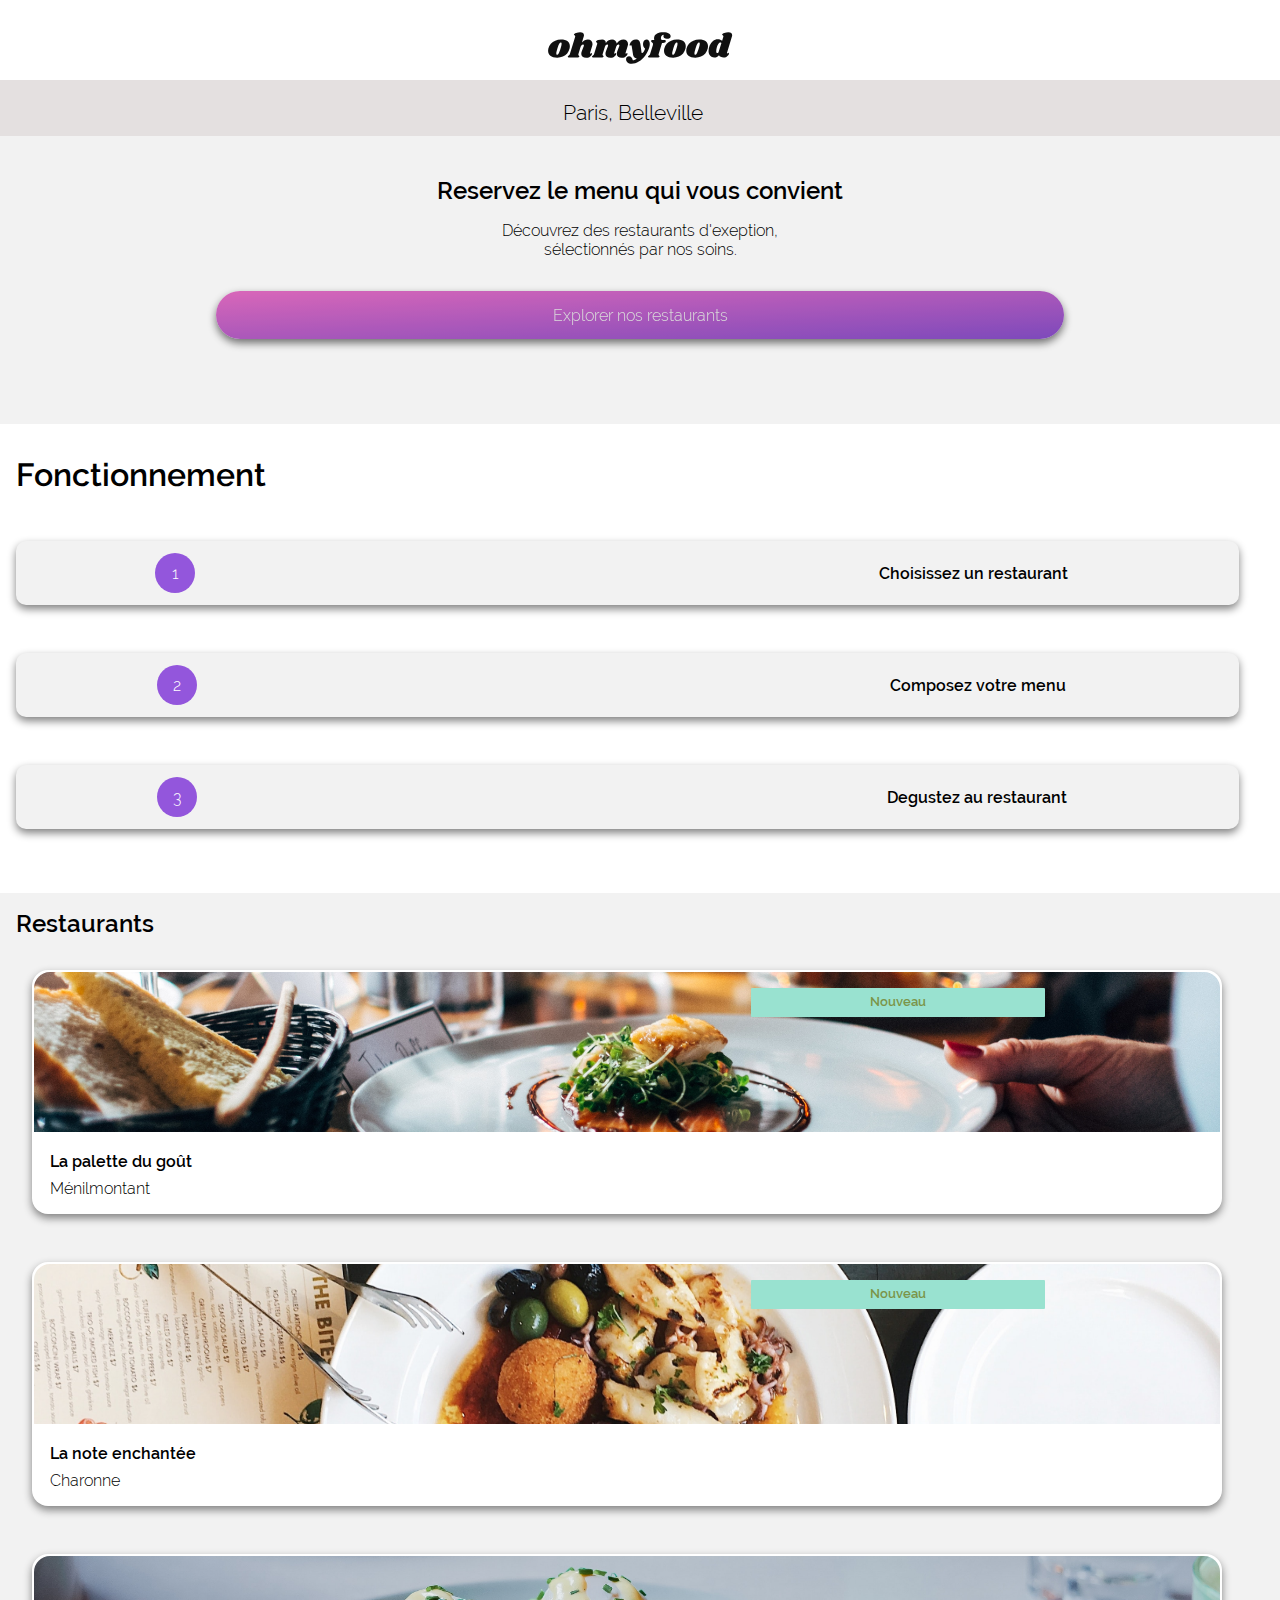
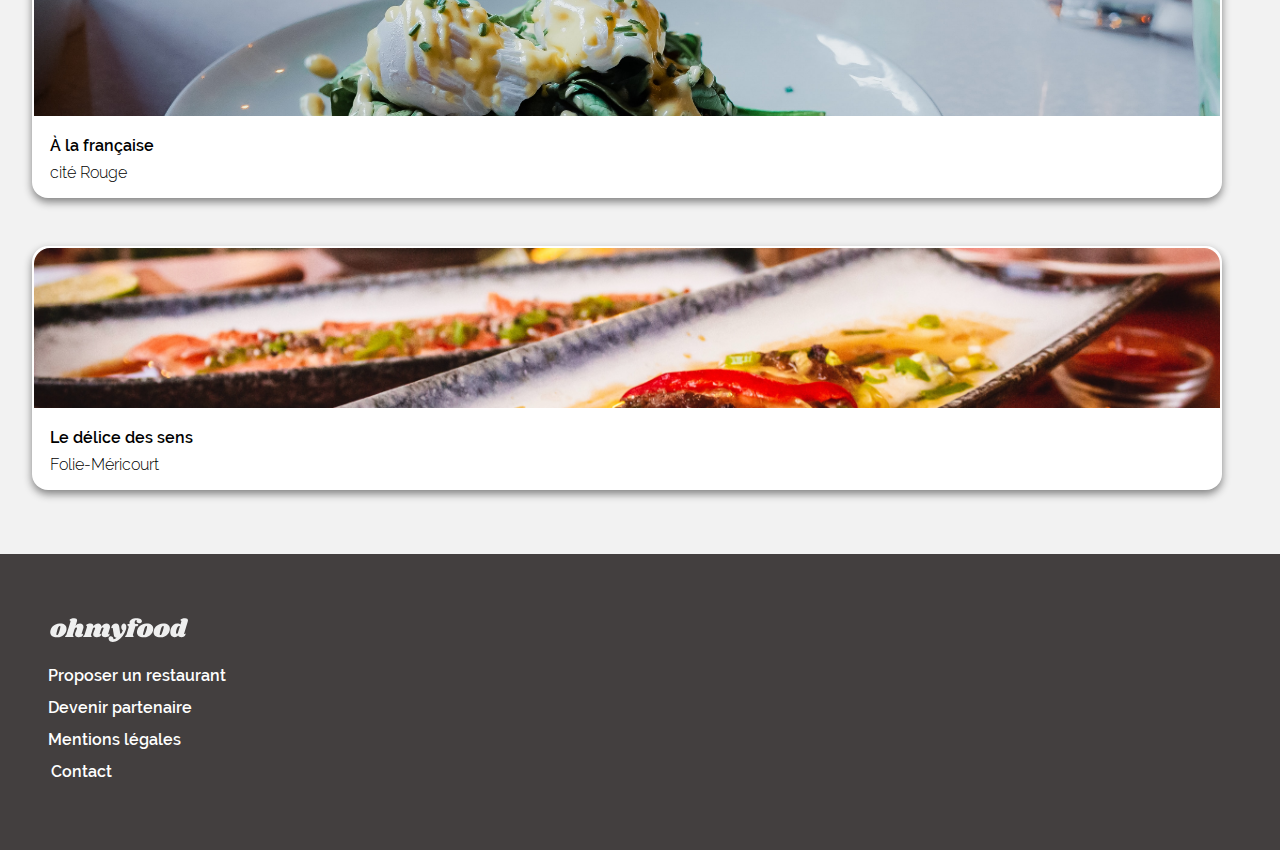
==== commit ca395789: "maquette" ====
--- a/index.html
+++ b/index.html
@@ -77,7 +77,7 @@
             <div class="restaurants__section">
             <div class="restaurants__card ">
             <a href="lapalettedugout.html">
-                <div class="restaurants__card--mint Fontsbold Talcenter">Nouveau</div>
+                <span class="restaurants__card--mint Fontsbold Talcenter">Nouveau</span>
                 <div>
                   <img src="./images/restaurants/palette.jpg" class="restaurants__card--image" alt="">
                 </div>
@@ -99,7 +99,7 @@
             </div>
             <div class="restaurants__card">
             <a href="lanoteenchantee.html">
-                <div class="restaurants__card--mint Fontsbold Talcenter">Nouveau</div>
+                <span class="restaurants__card--mint Fontsbold Talcenter">Nouveau</span>
                 <div>
                   <img src="./images/restaurants/lanote.jpg" class="restaurants__card--image" alt="">
                 </div>
--- a/css/styles.css
+++ b/css/styles.css
@@ -284,12 +284,12 @@
     background-color: #99E2D0;
     color: rgb(123, 148, 72);
     width: 22%;
-    height: 0.1rem;
+    height: 1rem;
     font-size: 0.8rem;
     
-    padding: 1rem; 
+    padding: 0.4rem; 
     border-radius: 1px 1px 1px 1px;
-    margin-left: 45%; 
+    margin-left: 56%; 
     
     margin-top: 1rem;
    position: absolute;
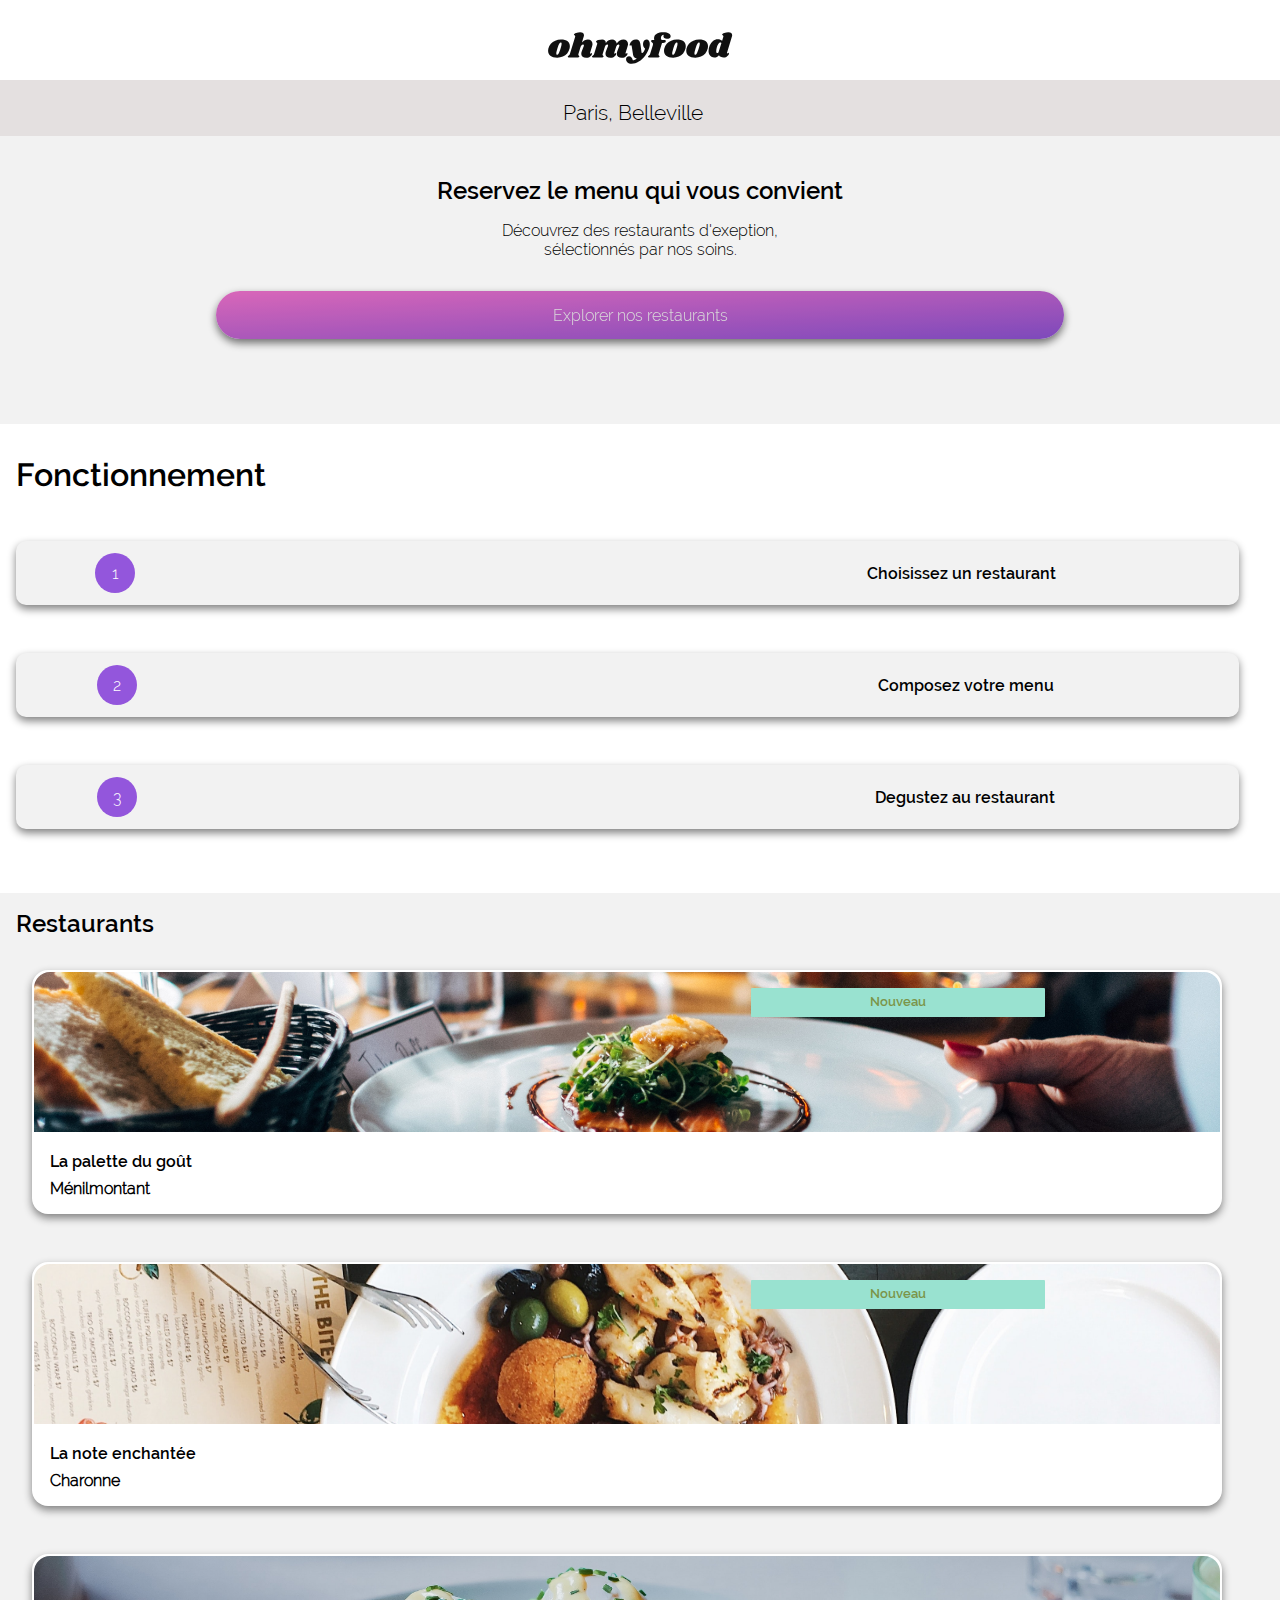
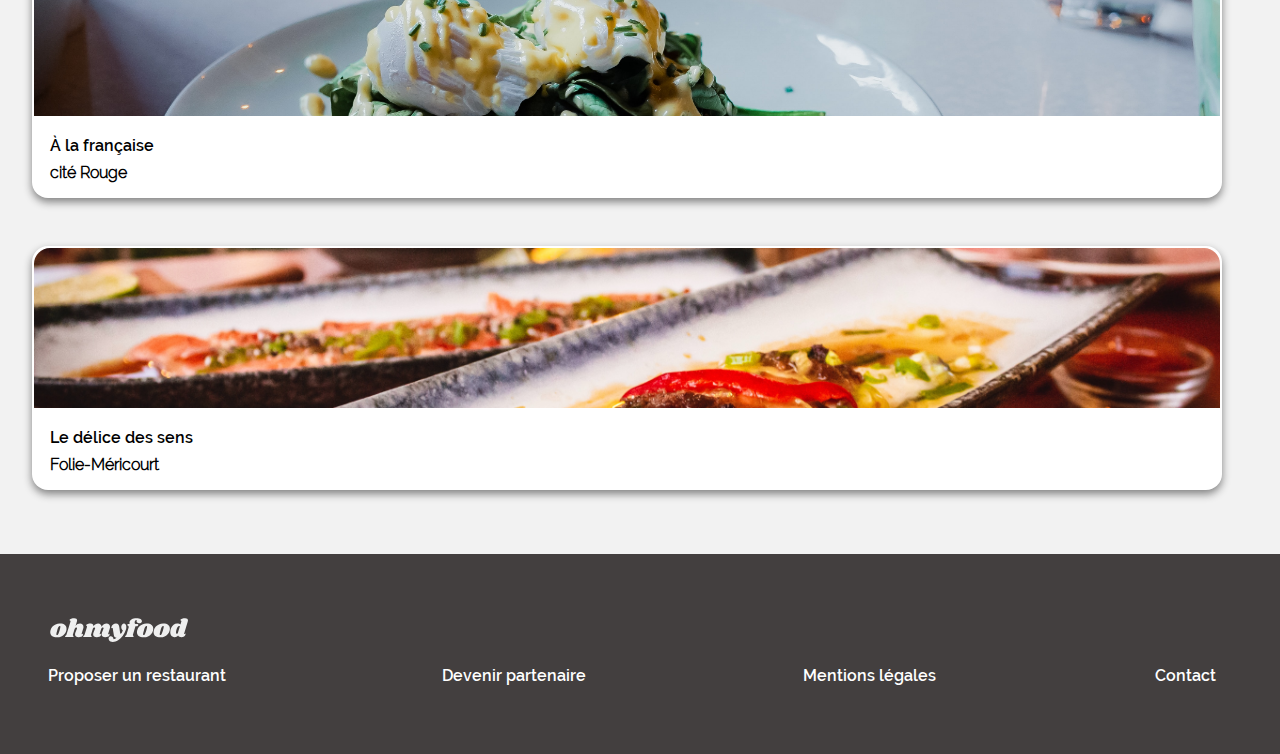
==== commit b07fbc62: "maquette finitions" ====
--- a/index.html
+++ b/index.html
@@ -1,5 +1,5 @@
 <!DOCTYPE html>
-<html>
+<html lang="fr">
     <head>
         <link rel="stylesheet" href="https://pro.fontawesome.com/releases/v5.10.0/css/all.css"
 integrity="sha384-AYmEC3Yw5cVb3ZcuHtOA93w35dYTsvhLPVnYs9eStHfGJvOvKxVfELGroGkvsg+p" crossorigin="anonymous" />
@@ -75,92 +75,92 @@
                 Restaurants
             </h2>
             <div class="restaurants__section">
-            <div class="restaurants__card ">
+            <article class="restaurants__card ">
             <a href="lapalettedugout.html">
                 <span class="restaurants__card--mint Fontsbold Talcenter">Nouveau</span>
                 <div>
                   <img src="./images/restaurants/palette.jpg" class="restaurants__card--image" alt="">
                 </div>
-                <div class="restaurants__card--titre Fontsbold padresto">
+                <h3 class="restaurants__card--titre Fontsbold padresto">
                     La palette du goût
-                </div>
-                <div class="restaurants__card--soustitre padresto">
+                </h3>
+                <h4 class="restaurants__card--soustitre padresto">
                     Ménilmontant
-                    <div class="restaurant__card--like">
-                        <div class="restaurant__card--heart">
+                    <span class="restaurant__card--like">
+                        <span class="restaurant__card--heart">
                            <i class=" restaurants__logo far fa-heart"></i>
-                        </div>                    
-                        <div class="restaurant__card--heartbeat">
+                        </span>                    
+                        <span class="restaurant__card--heartbeat">
                           <i class="fas fa-heartbeat"></i>
-                        </div>
-                    </div>
-                </div>
+                        </span>
+                    </span>
+                </h4>
             </a>
-            </div>
-            <div class="restaurants__card">
+        </article>
+            <article class="restaurants__card">
             <a href="lanoteenchantee.html">
                 <span class="restaurants__card--mint Fontsbold Talcenter">Nouveau</span>
                 <div>
                   <img src="./images/restaurants/lanote.jpg" class="restaurants__card--image" alt="">
                 </div>
-                <div class="restaurants__card--titre Fontsbold padresto">
+                <h3 class="restaurants__card--titre Fontsbold padresto">
                     La note enchantée
-                </div>
-                <div class="restaurants__card--soustitre padresto">
+                </h3>
+                <h4 class="restaurants__card--soustitre padresto">
                     Charonne &emsp; &ensp;
-                    <div class="restaurant__card--like">
-                        <div class="restaurant__card--heart">
+                    <span class="restaurant__card--like">
+                        <span class="restaurant__card--heart">
                             <i class=" restaurants__logo far fa-heart"></i>
-                        </div>                    
-                        <div class="restaurant__card--heartbeat">
+                        </span>                    
+                        <span class="restaurant__card--heartbeat">
                           <i class="fas fa-heartbeat"></i>
-                        </div>
-                    </div>
-                </div>
+                        </span>
+                    </span>
+                </h4>
             </a>    
-            </div>
-            <div class="restaurants__card">
+        </article>
+            <article class="restaurants__card">
             <a href="alafrancaise.html">    
                 <div>
                   <img src="./images/restaurants/francaise.jpg" class="restaurants__card--image" alt="">
                 </div>
-                <div class="restaurants__card--titre Fontsbold padresto">
+                <h3 class="restaurants__card--titre Fontsbold padresto">
                     À la française
-                </div>
-                <div class="restaurants__card--soustitre padresto">
+                </h3>
+                <h4 class="restaurants__card--soustitre padresto">
                     cité Rouge &ensp; &nbsp;
-                    <div class="restaurant__card--like">
-                        <div class="restaurant__card--heart">
+                    <span class="restaurant__card--like">
+                        <span class="restaurant__card--heart">
                              <i class=" restaurants__logo far fa-heart"></i>
-                        </div>                    
-                        <div class="restaurant__card--heartbeat">
+                        </span>                    
+                        <span class="restaurant__card--heartbeat">
                           <i class="fas fa-heartbeat"></i>
-                        </div>
-                    </div>
-                </div>
+                        </span>
+                    </span>
+                </h4>
             </a>   
-            </div>
-            <div class="restaurants__card">
+        </article>
+            <article class="restaurants__card">
             <a href="ledelicedessens.html">
                 <div>
                   <img src="./images/restaurants/delice.jpg" class="restaurants__card--image" alt="s">
                 </div>
-                <div class="restaurants__card--titre Fontsbold padresto">
+                <h3 class="restaurants__card--titre Fontsbold padresto">
                     Le délice des sens
-                </div>
-                <div class="restaurants__card--soustitre padresto">
+                </h3>
+                <h4 class="restaurants__card--soustitre padresto">
                     Folie-Méricourt
-                    <div class="restaurant__card--like">
-                        <div class="restaurant__card--heart">
+                    <span class="restaurant__card--like">
+                        <span class="restaurant__card--heart">
                            <i class=" restaurants__logo far fa-heart"></i>
-                        </div>                    
-                        <div class="restaurant__card--heartbeat">
+                        </span>                    
+                        <span class="restaurant__card--heartbeat">
                           <i class="fas fa-heartbeat"></i>
-                        </div>
-                    </div>
-                </div>
+                        </span>
+                    </span>
+                </h4>
              </a>   
-            </div>
+            </article>
             
             </div> 
            </div>         
--- a/css/styles.css
+++ b/css/styles.css
@@ -734,7 +734,7 @@
 
 
 /* media queries landscape iphone */
-/*
+
 @media all and (orientation: landscape) {
      .loader{
          margin-left: 17rem;
@@ -745,16 +745,19 @@
     ul.Footer_logo--listepuce{
         display: flex;
         flex-direction: row;
-        justify-content: space-around;
+        justify-content: space-between;
+    }
+    .restaurant__card--like{
+        margin-left: 14rem;
     }
     
 }
 /* media queries ipad */
-/*
+
 @media all and (device-width: 768px) and (device-height: 1024px) and (orientation:portrait){
    /****** page d'acceuil *****/
            /******  *****/   
-           /*
+           
     .loader{
         margin-left: 17rem;
             
@@ -827,13 +830,13 @@
 
 
 /* media queries desktop */
-/*
+
 @media  screen and (min-width: 1366px){
 
 
     /****** page d'acceuil *****/
            /******  *****/   
-           /*
+           
            
            .loader{
                margin-left: 38rem;
@@ -929,13 +932,13 @@
     .restaurants__card--mint{
        margin-left: 10rem;
        font-size: 1rem;
-       height: 0.5rem;
+       height: 0.9rem;
        width: 5rem;
        padding-top: -1rem;
     }
     .restaurant__card--heartbeat:active{
         opacity: 0.5;
-        transition: opacity 1s;
+        transition: opacity 1s infinite;
     
     }
    
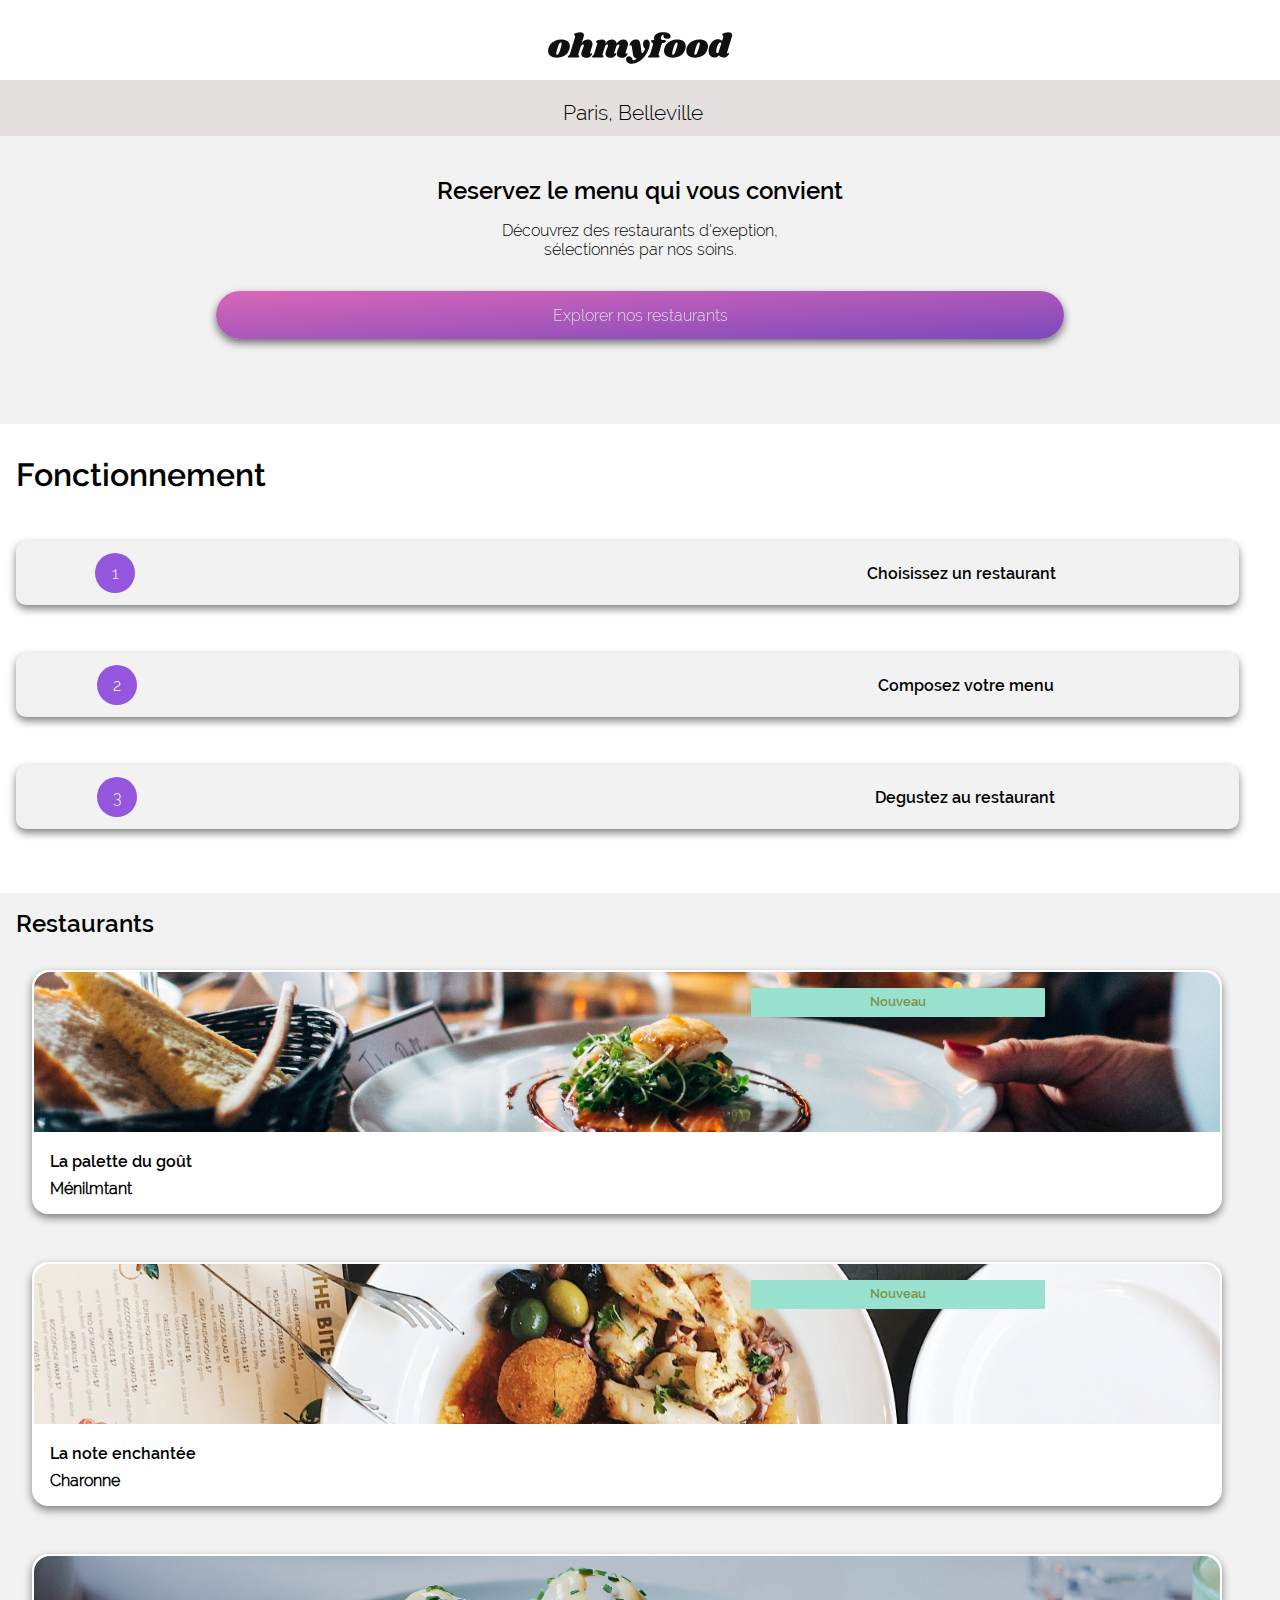
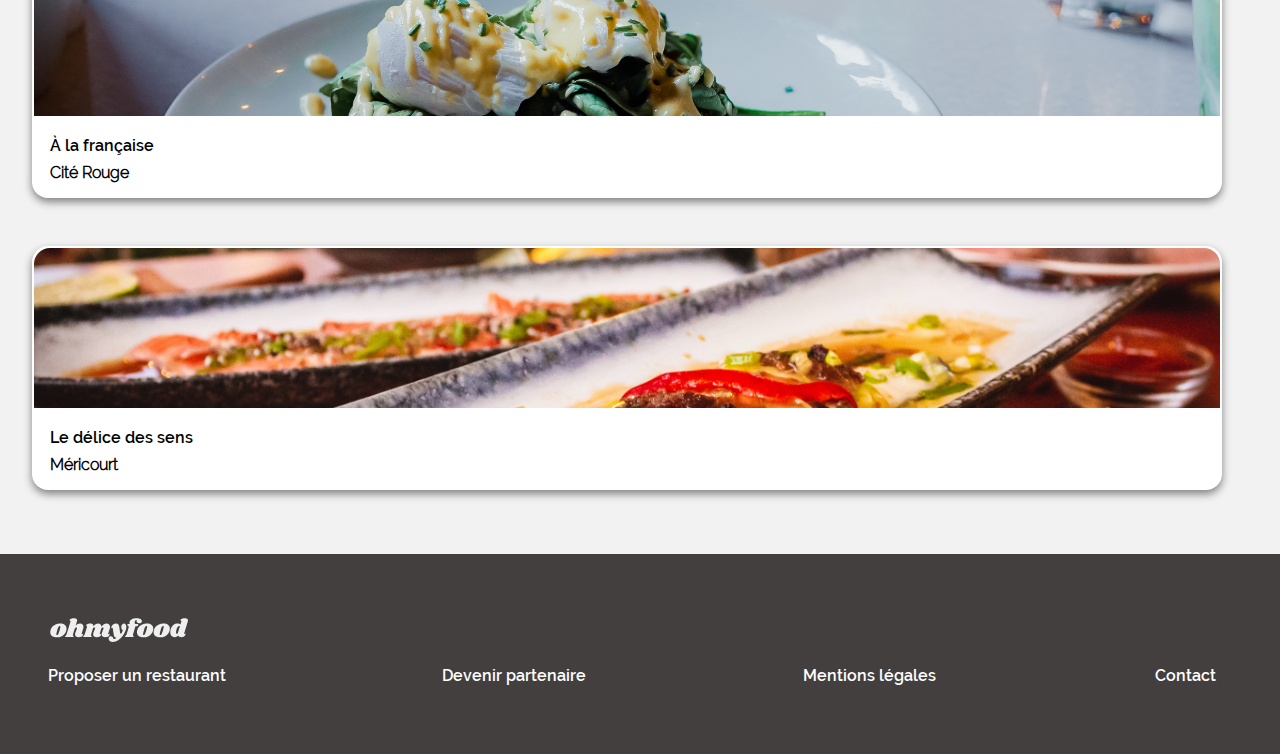
==== commit 6efe2dda: "maquette finitions" ====
--- a/index.html
+++ b/index.html
@@ -85,7 +85,7 @@
                     La palette du goût
                 </h3>
                 <h4 class="restaurants__card--soustitre padresto">
-                    Ménilmontant
+                    Ménilmtant
                     <span class="restaurant__card--like">
                         <span class="restaurant__card--heart">
                            <i class=" restaurants__logo far fa-heart"></i>
@@ -128,7 +128,7 @@
                     À la française
                 </h3>
                 <h4 class="restaurants__card--soustitre padresto">
-                    cité Rouge &ensp; &nbsp;
+                    Cité Rouge &ensp; &nbsp;
                     <span class="restaurant__card--like">
                         <span class="restaurant__card--heart">
                              <i class=" restaurants__logo far fa-heart"></i>
@@ -149,7 +149,7 @@
                     Le délice des sens
                 </h3>
                 <h4 class="restaurants__card--soustitre padresto">
-                    Folie-Méricourt
+                    Méricourt &ensp;&nbsp;&nbsp;
                     <span class="restaurant__card--like">
                         <span class="restaurant__card--heart">
                            <i class=" restaurants__logo far fa-heart"></i>
--- a/css/styles.css
+++ b/css/styles.css
@@ -314,6 +314,7 @@
 
 .restaurant__card--like{
     display: flex;
+    margin-right: 1rem;
 }
 .restaurant__card--heartbeat{
     margin-left: 2.3rem;
@@ -335,7 +336,7 @@
 
 i.restaurant__logo.far.fa-heart{
     
-    margin-left: 3rem;
+    margin-left: 1rem;
     border-radius: 100%;
 }
 .fas.fa-heart{
@@ -346,7 +347,7 @@
 }
 .fas.fa-heart:active{
     opacity: 0.5;
-    transition: opacity 1s;
+    transition: opacity 1s infinite;
 }
 
 /************ footer ********/
@@ -656,7 +657,7 @@
     
     overflow: hidden;
     
-    white-space: nowrap;
+    
     
     text-overflow:ellipsis;
     /*
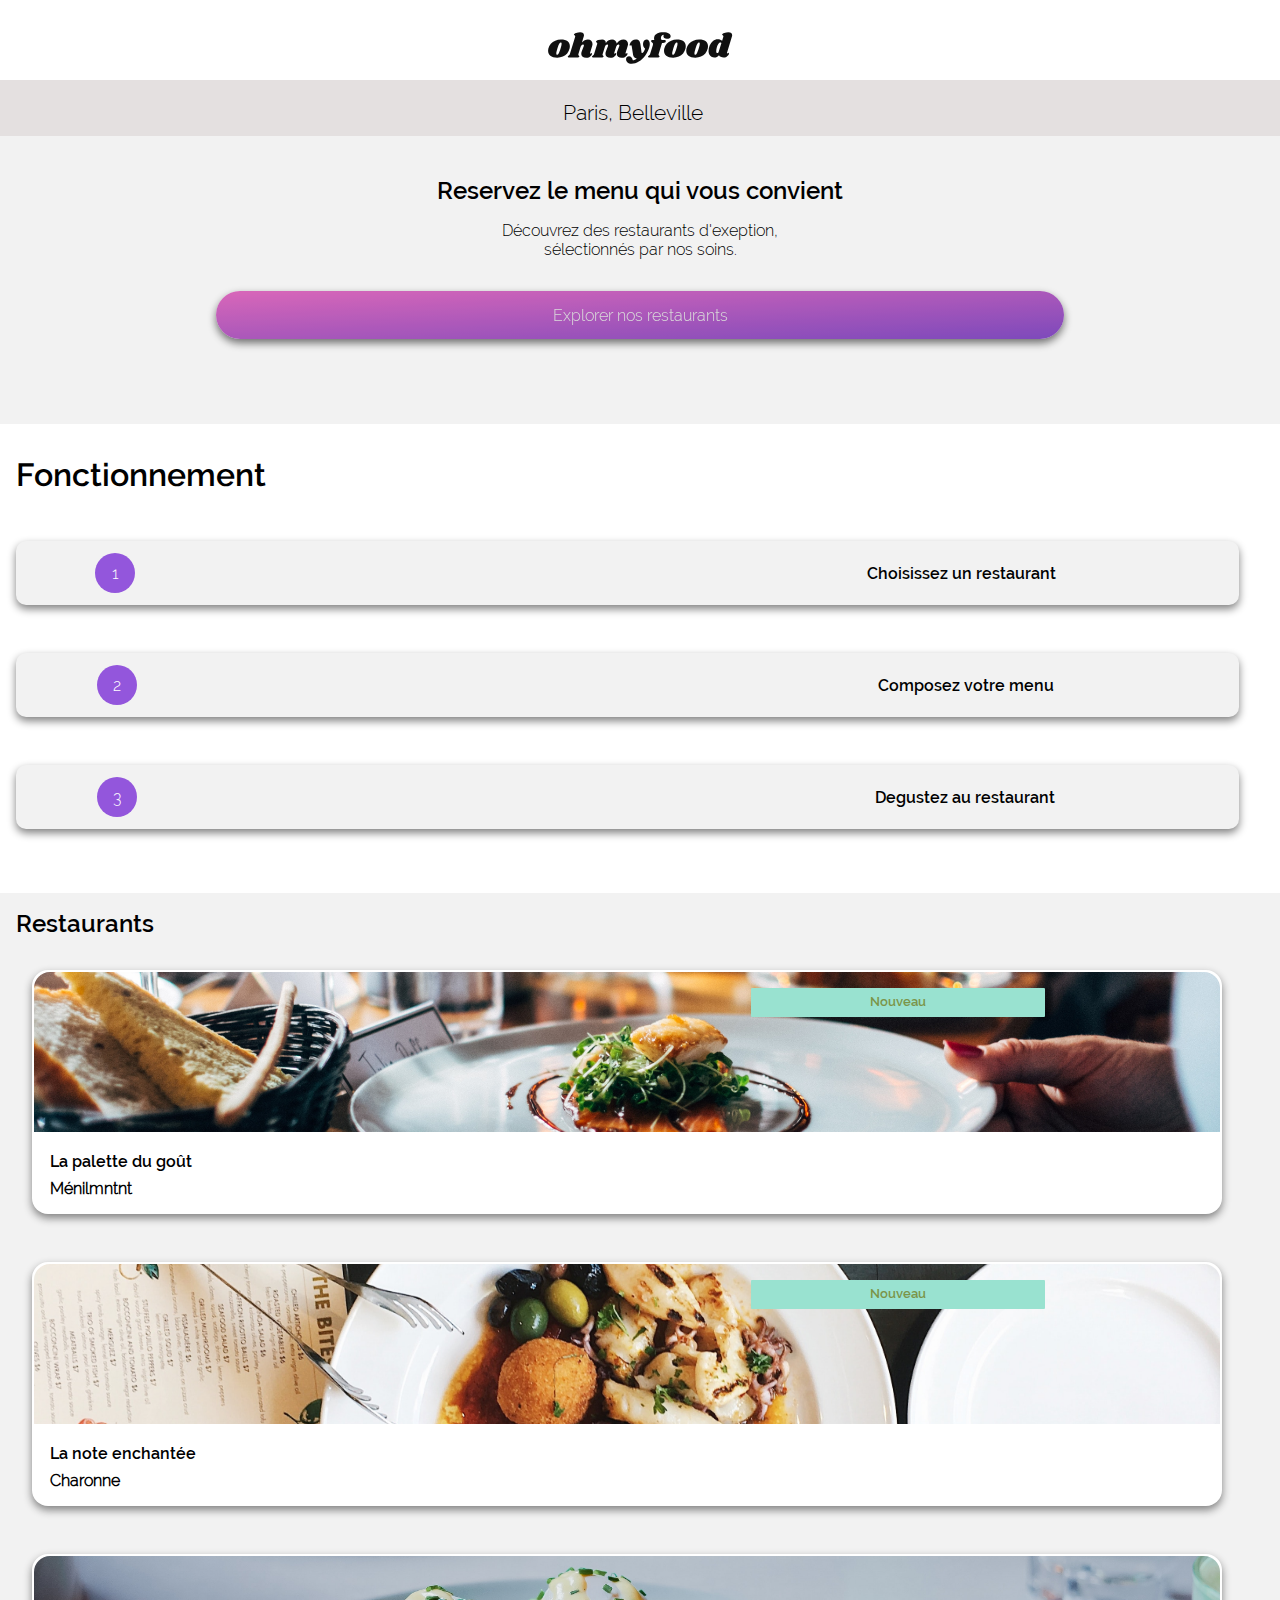
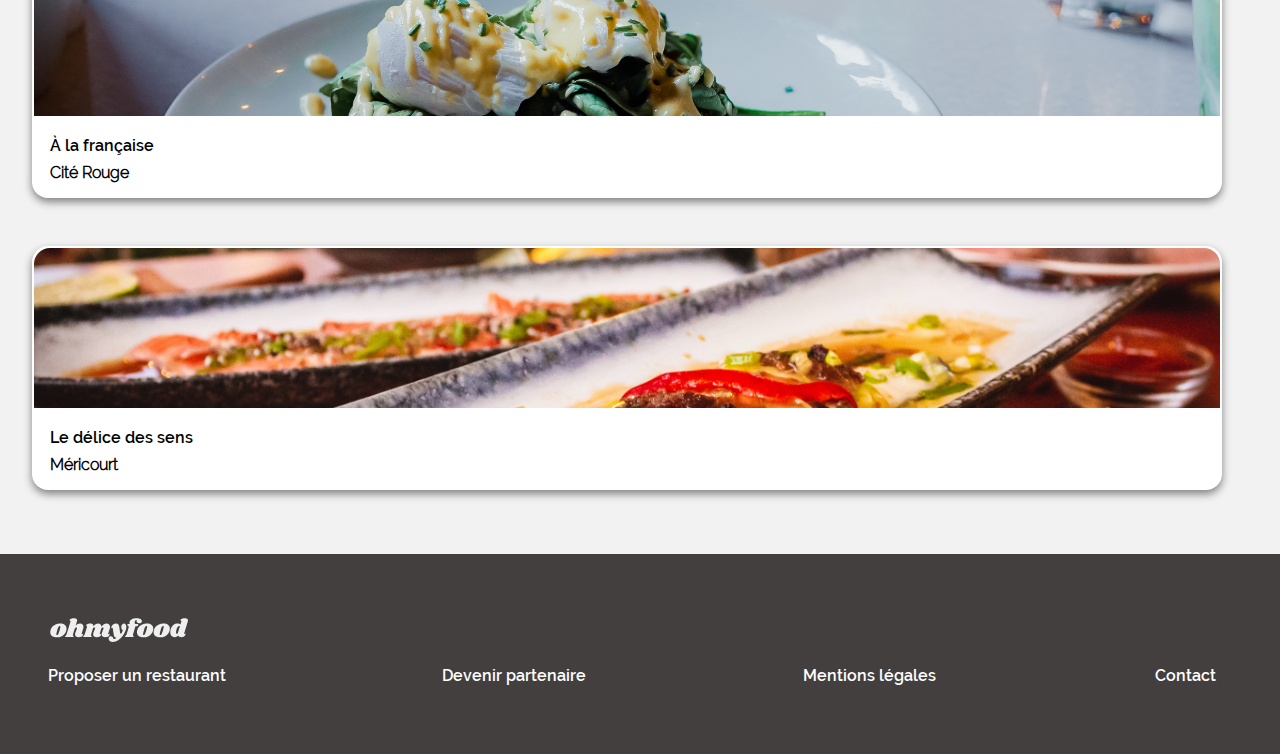
==== commit 536588e3: "finitions" ====
--- a/index.html
+++ b/index.html
@@ -85,7 +85,7 @@
                     La palette du goût
                 </h3>
                 <h4 class="restaurants__card--soustitre padresto">
-                    Ménilmtant
+                    Ménilmntnt
                     <span class="restaurant__card--like">
                         <span class="restaurant__card--heart">
                            <i class=" restaurants__logo far fa-heart"></i>
--- a/css/styles.css
+++ b/css/styles.css
@@ -137,7 +137,7 @@
     
     background-color: rgb(228, 224, 224);
     height: 5rem;
-    padding-top: -6rem;
+    
     border: none;
     font-size: 1.3rem;
     
@@ -318,7 +318,7 @@
 }
 .restaurant__card--heartbeat{
     margin-left: 2.3rem;
-    color: rgb(167, 65, 167);
+    color: #9356DC;
     opacity: 0;
 }
 .restaurant__card--heartbeat:hover{
@@ -340,14 +340,14 @@
     border-radius: 100%;
 }
 .fas.fa-heart{
-    color: rgb(171, 84, 171);
+    color: #9356DC;
     margin-left:-1.5rem;
     opacity: 0;
     
 }
-.fas.fa-heart:active{
-    opacity: 0.5;
-    transition: opacity 1s infinite;
+.fas.fa-heart:hover{
+    opacity: 0.7;
+    transition: opacity 1s ;
 }
 
 /************ footer ********/
@@ -755,7 +755,7 @@
 }
 /* media queries ipad */
 
-@media all and (device-width: 768px) and (device-height: 1024px) and (orientation:portrait){
+@media all and (width: 768px) and (height: 1024px) and (orientation:portrait){
    /****** page d'acceuil *****/
            /******  *****/   
            
@@ -784,9 +784,11 @@
 }
 
 @media all and (max-width: 1024px) and (min-height: 768px) and (orientation:landscape){
+   
     .loader{
         margin-left: 26rem;
     }
+    
     .restaurant-header__logo{
         margin-left: 10rem;
     }
@@ -802,6 +804,8 @@
     h1.restaurant-cartecomplete__header{
         margin-left: 20rem;
     }
+    
+    
     .restaurant-cartecomplete__EPD{
         display: flex;
         flex-direction: row;
@@ -810,6 +814,8 @@
         display: flex;
         flex-direction: row;
     }
+    
+    
     .restaurant-cartecomplete__prix{
         padding-right: 1rem;
     }
@@ -922,7 +928,7 @@
     }
     .restaurants__card{
         height: 16rem;
-
+       width: 19rem;
     }
     .restaurants__card--titre{
         font-size: 1rem;
@@ -935,11 +941,14 @@
        font-size: 1rem;
        height: 0.9rem;
        width: 5rem;
-       padding-top: -1rem;
-    }
-    .restaurant__card--heartbeat:active{
+      
+    }
+    .restaurant__card--like{
+        margin-left: 0;
+    }
+    .restaurant__card--heartbeat:hover{
         opacity: 0.5;
-        transition: opacity 1s infinite;
+        transition: opacity  ;
     
     }
    
@@ -951,9 +960,9 @@
         justify-content: space-between;
     }
    
-   
+   /*
     .restaurant-cartecomplete__bulle{
-   /*
+   
         border: white solid;
         background-color: white;
         border-radius: 1rem 1rem 1rem 1rem;
@@ -963,7 +972,7 @@
         margin-top: 1rem;
         margin-bottom: 2rem;
       
-        */
+       
         
     }
     
@@ -972,8 +981,8 @@
     
 
      /****** Menu *****/
-           /*****/
-           /*
+           
+           
            .restaurant-header__logo{
                margin-left: 10rem;
            }    
@@ -988,8 +997,9 @@
     }   
     .restaurant-cartecomplete__EP{
         display: flex;
-        justify-content: space space-evenly;
-    }
+        justify-content:  space-evenly;
+    }
+    
     .restaurant-cartecomplete__starter{
         margin-left: -19rem;
     }
@@ -999,24 +1009,28 @@
     .restaurant-cartecomplete__dessert{
         margin-left: 5rem;
     }
+    
     .restaurant-cartecomplete__bulle{
         width: 38rem;
         margin-left: 20rem;
         height:5rem;
         
     }  
+    /*
     .restaurant-cartecomplete__plat{
         font-size: 1.5rem;
     }
+    
     .restaurant-cartecomplete__accompagnement{
         font-size: 1.5rem;
         width: 480px;
         
     }
+    
     .restaurant-cartecomplete__accompagnement:hover{
         width: 390px;
     }
-   
+   */
 
     
     
@@ -1033,6 +1047,7 @@
     }
     
 }
+
 @media screen and (min-width: 2000px){
     .fullpage{
         max-width: 2000px;
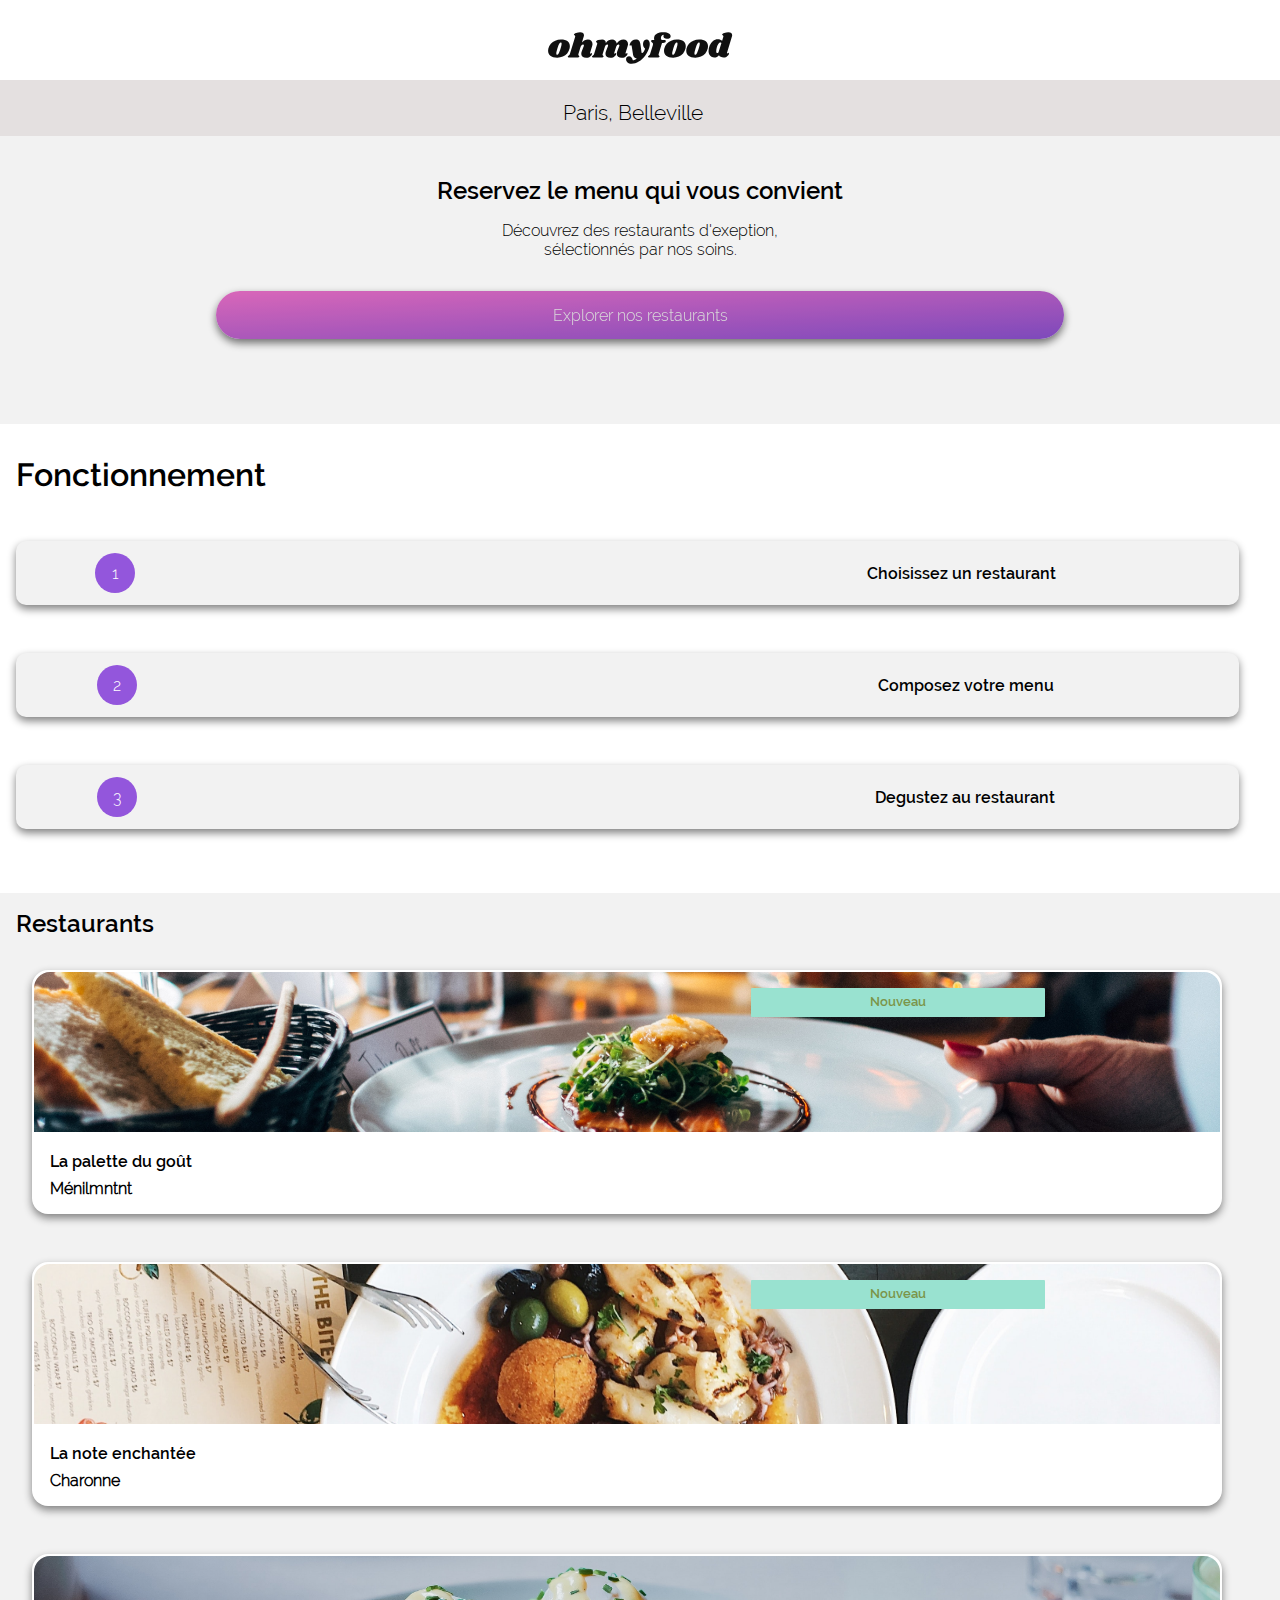
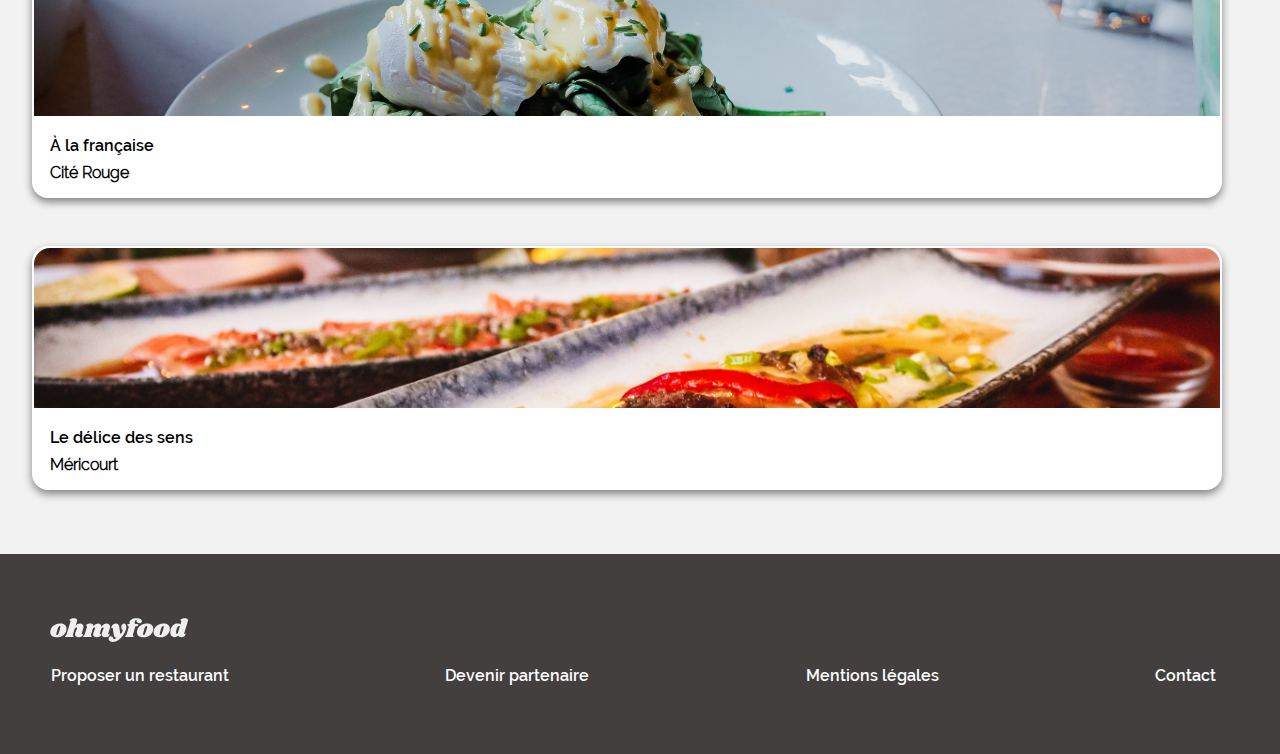
==== commit b6f81e4a: "finition maquette" ====
--- a/index.html
+++ b/index.html
@@ -173,13 +173,13 @@
             </div>
             <ul class="Footer_logo--listepuce disflexcol"> 
                 <li class="Footer__navigation Fontsbold">
-                    <i class="fas fa-utensils"></i>  Proposer un restaurant
+                    <i class="fas fa-utensils"></i>  <a href="#" class="Footer_mailto Fontsbold">Proposer un restaurant</a>
                 </li>
                 <li class="Footer__navigation Fontsbold" >
-                    <i class="far fa-handshake"></i> Devenir partenaire
+                    <i class="far fa-handshake"></i><a  href="#" class="Footer_mailto Fontsbold">Devenir partenaire</a>
                 </li>
                 <li class="Footer__navigation Fontsbold" >
-                    Mentions légales
+                    <a href="#" class="Footer_mailto Fontsbold"> Mentions légales</a>
                 </li>
                 <li class="Footer__navigation Fontsbold" >
                     <a href="mailto:contact@ohmyfood.com" class="Footer_mailto Fontsbold">Contact</a>
